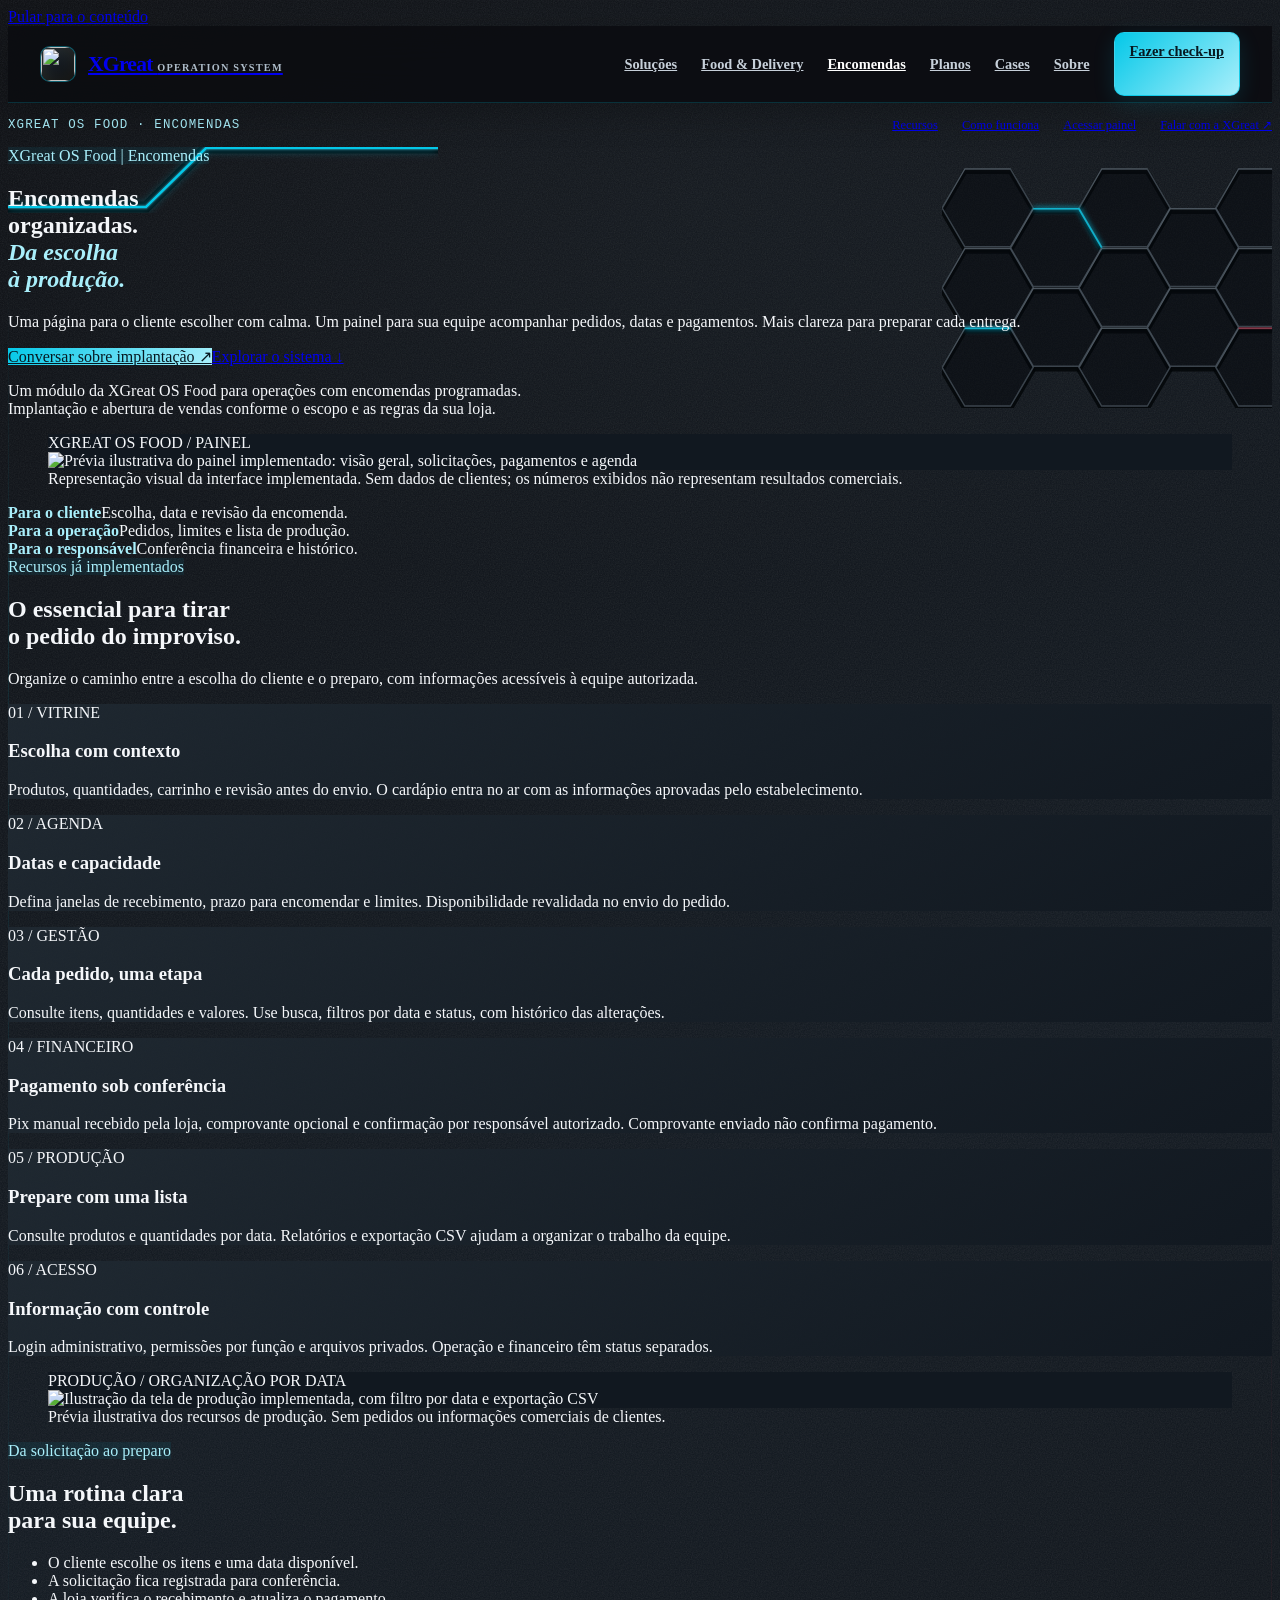
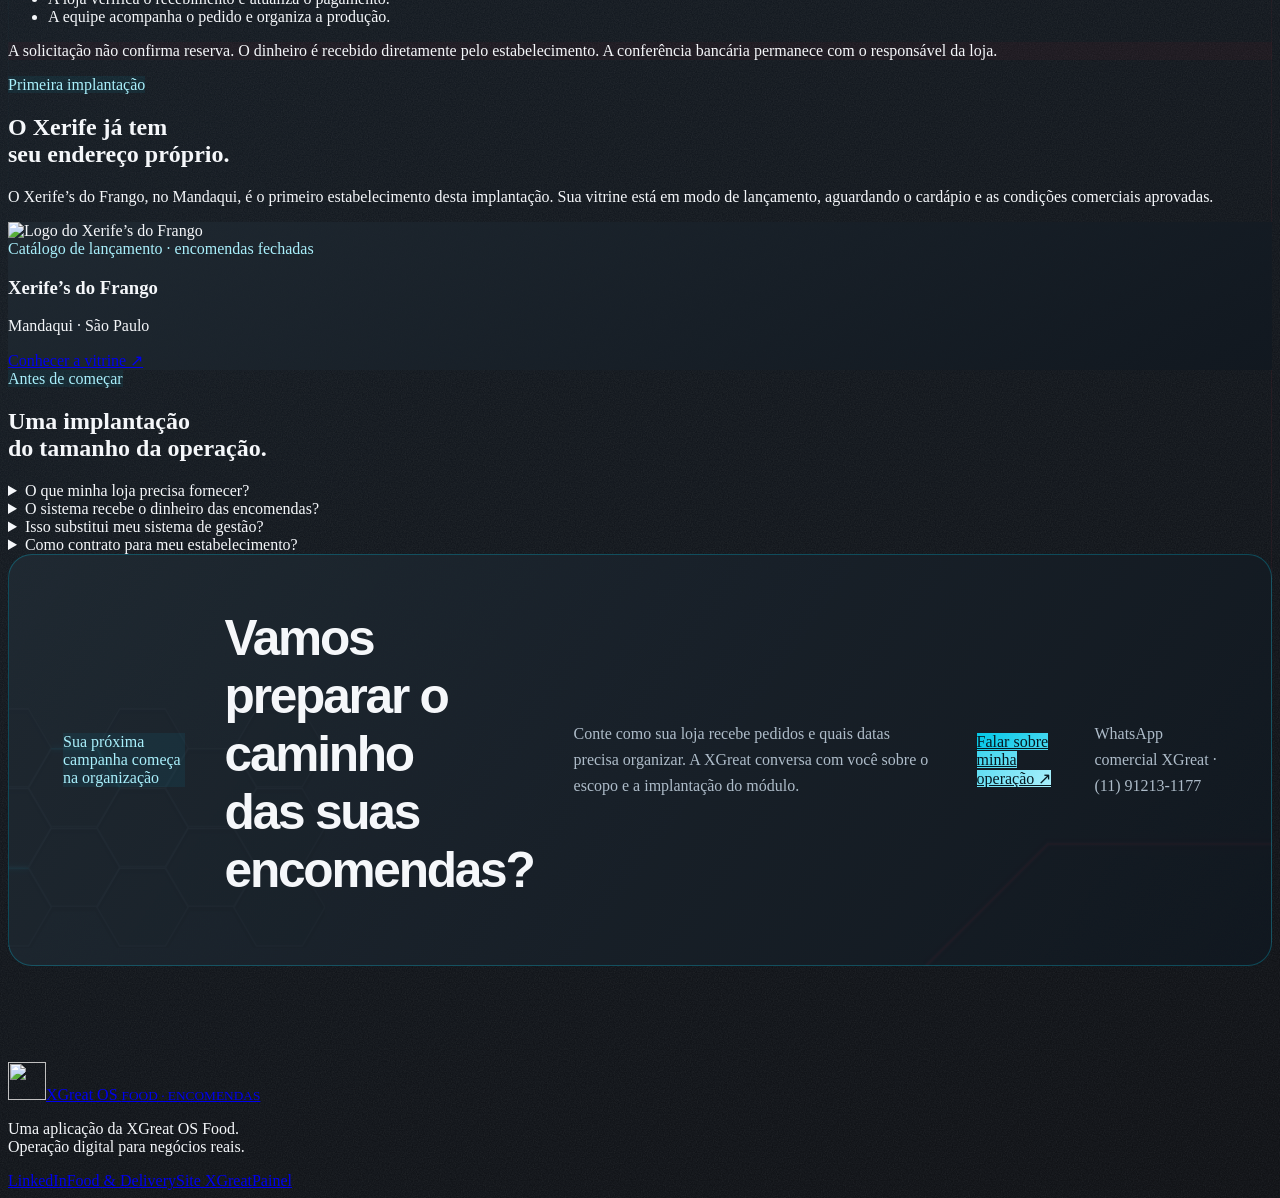
==== encomendas/index.html @ 6bd57e73 "feat(institucional): integra Food e Encomendas ao tema XGreat e adiciona case Celso" ====
<!doctype html><html lang="pt-BR"><head>
<meta charset="utf-8"><meta name="viewport" content="width=device-width,initial-scale=1">
<meta http-equiv="Content-Security-Policy" content="default-src 'self'; script-src 'self'; style-src 'self'; img-src 'self' data: https://vvclpsozrfyobipeobfa.supabase.co; connect-src 'self' https://vvclpsozrfyobipeobfa.supabase.co; object-src 'none'; base-uri 'none'; form-action 'self'">
<meta name="referrer" content="no-referrer"><meta name="theme-color" content="#050912">
<title>XGreat OS Food | Encomendas programadas para sua operação</title>
<meta name="description" content="Organize encomendas, datas, pagamentos manuais e produção em um só lugar. Conheça o módulo Encomendas da XGreat OS Food e converse sobre a implantação.">
<meta property="og:title" content="XGreat OS Food | Encomendas"><meta property="og:description" content="Da escolha à produção: encomendas programadas com controle da operação e conferência manual de pagamentos."><meta property="og:type" content="website"><meta property="og:url" content="https://xgreat.com.br/encomendas/">
<link rel="canonical" href="https://xgreat.com.br/encomendas/"><link rel="icon" href="/encomendas/assets/xgreat.png">
<link rel="stylesheet" href="/encomendas/styles.css?v=2"><link rel="stylesheet" href="/encomendas/product.css?v=1"><link rel="stylesheet" href="/assets/css/xgreat-os.css?v=11"><link rel="stylesheet" href="/assets/css/xgreat-theme.css?v=2">
<script src="/encomendas/config.js?v=1" defer></script><script src="/encomendas/components.js?v=4" defer></script><script src="/encomendas/app.js?v=8" defer></script>
</head><body class="product-page xg-theme"><a class="skip" href="#main">Pular para o conteúdo</a><div id="app">
<header class="site-header"><div class="site-header__inner"><a class="xg-logo" href="/"><span class="xg-logo__mark" aria-hidden="true"><img src="/favicon.png?v=4" width="34" height="34" alt=""></span><span>XGreat <small>Operation System</small></span></a><nav class="site-nav" aria-label="Navegação principal"><a href="/automacao.html">Soluções</a><a href="/food/">Food &amp; Delivery</a><a aria-current="page" href="/encomendas/">Encomendas</a><a href="/planos.html">Planos</a><a href="/projetos.html">Cases</a><a href="/sobre.html">Sobre</a><a class="nav-cta" href="/checkup-digital.html">Fazer check-up</a></nav><details class="product-site-menu"><summary aria-label="Abrir menu"><span></span><span></span><span></span></summary><nav aria-label="Menu mobile"><a href="/automacao.html">Soluções</a><a href="/food/">Food &amp; Delivery</a><a aria-current="page" href="/encomendas/">Encomendas</a><a href="/planos.html">Planos</a><a href="/projetos.html">Cases</a><a href="/sobre.html">Sobre</a><a href="/contato.html">Contato</a></nav></details></div></header>
<nav class="product-local-nav wrap" aria-label="Navegação do produto"><span>XGreat OS Food · Encomendas</span><div><a href="#recursos">Recursos</a><a href="#operacao">Como funciona</a><a href="/encomendas/admin/">Acessar painel</a><a href="https://wa.me/5511912131177?text=Ol%C3%A1%2C%20quero%20conhecer%20a%20implanta%C3%A7%C3%A3o%20do%20XGreat%20OS%20Food%20%7C%20Encomendas." target="_blank" rel="noopener noreferrer">Falar com a XGreat ↗</a></div></nav>
<main id="main"><section class="wrap product-hero"><div><span class="eyebrow">XGreat OS Food | Encomendas</span><h1>Encomendas<br>organizadas.<br><em>Da escolha<br>à produção.</em></h1><p class="lead">Uma página para o cliente escolher com calma. Um painel para sua equipe acompanhar pedidos, datas e pagamentos. Mais clareza para preparar cada entrega.</p><div class="actions"><a class="button gold" href="https://wa.me/5511912131177?text=Ol%C3%A1%2C%20quero%20conhecer%20a%20implanta%C3%A7%C3%A3o%20do%20XGreat%20OS%20Food%20%7C%20Encomendas." target="_blank" rel="noopener noreferrer">Conversar sobre implantação ↗</a><a class="button" href="#recursos">Explorar o sistema ↓</a></div><p class="subnote">Um módulo da XGreat OS Food para operações com encomendas programadas.<br>Implantação e abertura de vendas conforme o escopo e as regras da sua loja.</p></div><figure class="hero-visual"><div class="image-window"><div class="window-top" aria-hidden="true"><i></i><i></i><i></i><span>XGREAT OS FOOD / PAINEL</span></div><img src="/encomendas/assets/painel-visao-geral.svg" width="1200" height="760" alt="Prévia ilustrativa do painel implementado: visão geral, solicitações, pagamentos e agenda"></div><figcaption class="image-caption">Representação visual da interface implementada. Sem dados de clientes; os números exibidos não representam resultados comerciais.</figcaption></figure></section>
<div class="wrap intro-strip"><div><b>Para o cliente</b><span>Escolha, data e revisão da encomenda.</span></div><div><b>Para a operação</b><span>Pedidos, limites e lista de produção.</span></div><div><b>Para o responsável</b><span>Conferência financeira e histórico.</span></div></div>
<section id="recursos" class="wrap section"><div class="section-head"><span class="eyebrow">Recursos já implementados</span><h2>O essencial para tirar<br>o pedido do improviso.</h2><p>Organize o caminho entre a escolha do cliente e o preparo, com informações acessíveis à equipe autorizada.</p></div><div class="features"><article class="feature"><span class="feature-number">01 / VITRINE</span><h3>Escolha com contexto</h3><p>Produtos, quantidades, carrinho e revisão antes do envio. O cardápio entra no ar com as informações aprovadas pelo estabelecimento.</p></article><article class="feature"><span class="feature-number">02 / AGENDA</span><h3>Datas e capacidade</h3><p>Defina janelas de recebimento, prazo para encomendar e limites. Disponibilidade revalidada no envio do pedido.</p></article><article class="feature"><span class="feature-number">03 / GESTÃO</span><h3>Cada pedido, uma etapa</h3><p>Consulte itens, quantidades e valores. Use busca, filtros por data e status, com histórico das alterações.</p></article><article class="feature"><span class="feature-number">04 / FINANCEIRO</span><h3>Pagamento sob conferência</h3><p>Pix manual recebido pela loja, comprovante opcional e confirmação por responsável autorizado. Comprovante enviado não confirma pagamento.</p></article><article class="feature"><span class="feature-number">05 / PRODUÇÃO</span><h3>Prepare com uma lista</h3><p>Consulte produtos e quantidades por data. Relatórios e exportação CSV ajudam a organizar o trabalho da equipe.</p></article><article class="feature"><span class="feature-number">06 / ACESSO</span><h3>Informação com controle</h3><p>Login administrativo, permissões por função e arquivos privados. Operação e financeiro têm status separados.</p></article></div></section>
<section id="operacao" class="section section-line"><div class="wrap split"><figure class="hero-visual"><div class="image-window"><div class="window-top" aria-hidden="true"><i></i><i></i><i></i><span>PRODUÇÃO / ORGANIZAÇÃO POR DATA</span></div><img src="/encomendas/assets/painel-producao.svg" width="1200" height="760" loading="lazy" alt="Ilustração da tela de produção implementada, com filtro por data e exportação CSV"></div><figcaption class="image-caption">Prévia ilustrativa dos recursos de produção. Sem pedidos ou informações comerciais de clientes.</figcaption></figure><div><span class="eyebrow">Da solicitação ao preparo</span><h2>Uma rotina clara<br>para sua equipe.</h2><ul class="check-list"><li>O cliente escolhe os itens e uma data disponível.</li><li>A solicitação fica registrada para conferência.</li><li>A loja verifica o recebimento e atualiza o pagamento.</li><li>A equipe acompanha o pedido e organiza a produção.</li></ul><p class="scope-note">A solicitação não confirma reserva. O dinheiro é recebido diretamente pelo estabelecimento. A conferência bancária permanece com o responsável da loja.</p></div></div></section>
<section class="wrap section"><div class="section-head"><span class="eyebrow">Primeira implantação</span><h2>O Xerife já tem<br>seu endereço próprio.</h2><p>O Xerife’s do Frango, no Mandaqui, é o primeiro estabelecimento desta implantação. Sua vitrine está em modo de lançamento, aguardando o cardápio e as condições comerciais aprovadas.</p></div><article class="store-card"><img src="/encomendas/assets/xerife-logo.png" width="80" height="80" loading="lazy" alt="Logo do Xerife’s do Frango"><div><span class="tag">Catálogo de lançamento · encomendas fechadas</span><h3>Xerife’s do Frango</h3><p>Mandaqui · São Paulo</p></div><a class="button" href="/encomendas/xerife-do-frango/">Conhecer a vitrine ↗</a></article></section>
<section class="wrap section section-line"><div class="section-head"><span class="eyebrow">Antes de começar</span><h2>Uma implantação<br>do tamanho da operação.</h2></div><div class="faq"><details><summary>O que minha loja precisa fornecer?</summary><p>Cardápio aprovado, unidades ou pesos, preços, quantidades, datas, horários, capacidade, modalidades de recebimento e regras comerciais. Para Pix, a chave e o titular são informados pelo estabelecimento.</p></details><details><summary>O sistema recebe o dinheiro das encomendas?</summary><p>O pagamento vai diretamente para a loja. O módulo organiza o Pix manual e o registro da conferência pelo responsável. O envio de comprovante não confirma pagamento. Não há integração com bancos ou maquininhas nesta versão.</p></details><details><summary>Isso substitui meu sistema de gestão?</summary><p>O foco é a operação de encomendas programadas: vitrine, pedidos, agenda, pagamentos manuais e produção. Estoque de ingredientes, fiscal, emissão de notas e integrações com marketplaces não fazem parte deste módulo nesta versão.</p></details><details><summary>Como contrato para meu estabelecimento?</summary><p>Converse com a XGreat pelo WhatsApp comercial. Definimos o escopo, as informações necessárias e a implantação. A abertura de vendas depende da configuração comercial e da homologação da operação.</p></details></div></section>
<section class="wrap section"><div class="final-cta"><span class="eyebrow">Sua próxima campanha começa na organização</span><h2>Vamos preparar o caminho<br>das suas encomendas?</h2><p>Conte como sua loja recebe pedidos e quais datas precisa organizar. A XGreat conversa com você sobre o escopo e a implantação do módulo.</p><div class="actions"><a class="button gold" href="https://wa.me/5511912131177?text=Ol%C3%A1%2C%20quero%20conhecer%20a%20implanta%C3%A7%C3%A3o%20do%20XGreat%20OS%20Food%20%7C%20Encomendas." target="_blank" rel="noopener noreferrer">Falar sobre minha operação ↗</a></div><p class="subnote">WhatsApp comercial XGreat · (11) 91213-1177</p></div></section></main>
<footer class="wrap product-footer"><a class="product-logo" href="/"><img src="/encomendas/assets/xgreat.png" width="38" height="38" alt=""><span>XGreat OS <small>FOOD · ENCOMENDAS</small></span></a><p>Uma aplicação da XGreat OS Food.<br>Operação digital para negócios reais.</p><nav class="footer-links" aria-label="Links institucionais"><a href="https://www.linkedin.com/company/xgreat/" target="_blank" rel="noopener noreferrer" aria-label="LinkedIn da XGreat">LinkedIn</a><a href="/food/">Food &amp; Delivery</a><a href="/">Site XGreat</a><a href="/encomendas/admin/">Painel</a></nav></footer>
</div><div id="toast" class="toast" role="status" aria-live="polite"></div><dialog id="cart-dialog" aria-label="Sua seleção"></dialog><dialog id="order-dialog" aria-label="Detalhes e edição"></dialog><noscript>A apresentação e os contatos estão disponíveis. Para o painel, ative o JavaScript.</noscript></body></html>
---- assets/css/xgreat-os.css ----
@import url('https://fonts.googleapis.com/css2?family=IBM+Plex+Mono:wght@500;600&family=IBM+Plex+Sans+Condensed:wght@500;600;700&family=IBM+Plex+Sans:wght@400;500;600&display=swap');

:root {
  --xg-bg: #050912;
  --xg-surface: #0a1320;
  --xg-card: rgba(12, 25, 39, .78);
  --xg-line: rgba(255, 255, 255, .09);
  --xg-text: #f6f8fb;
  --xg-muted: #97a6b7;
  --xg-gold: #e9bd4d;
  --xg-gold-soft: #ffe08a;
  --xg-cyan: #39d7c3;
  --xg-green: #62df9c;
  --xg-max: 1480px;
}

body.page-os,
body.page-plans,
body.page-home-new {
  color: var(--xg-text);
  background:
    radial-gradient(circle at 12% 4%, rgba(57, 215, 195, .09), transparent 26rem),
    radial-gradient(circle at 88% 3%, rgba(233, 189, 77, .10), transparent 25rem),
    linear-gradient(180deg, #050912 0%, #07101c 52%, #050912 100%);
  font-family: "IBM Plex Sans", ui-sans-serif, system-ui, -apple-system, BlinkMacSystemFont, "Segoe UI", sans-serif;
}

.os-hero h1,
.section-heading h2,
.final-cta h2,
.plan-price {
  font-family: "IBM Plex Sans Condensed", "Arial Narrow", sans-serif;
  font-weight: 700;
}

.os-kicker,
.os-card__num,
.module-card__tag,
.plan-label,
.ops-live {
  font-family: "IBM Plex Mono", ui-monospace, monospace;
}

.site-header { position: sticky; top: 0; z-index: 1000; border-bottom: 1px solid var(--xg-line); background: rgba(5, 9, 18, .84); backdrop-filter: blur(18px); }
.site-header__inner { width: min(var(--xg-max), calc(100% - 64px)); min-height: 76px; margin: 0 auto; display: flex; align-items: center; justify-content: space-between; gap: 28px; }
.xg-logo { display: inline-flex; align-items: center; gap: 12px; font-size: 1.35rem; font-weight: 850; letter-spacing: -.035em; }
.xg-logo__mark img { display: block; width: 100%; height: 100%; border-radius: inherit; object-fit: cover; }
.xg-logo__mark { width: 34px; height: 34px; display: grid; place-items: center; border: 1px solid rgba(233,189,77,.42); border-radius: 10px; color: var(--xg-gold-soft); background: linear-gradient(145deg, rgba(233,189,77,.18), rgba(57,215,195,.06)); box-shadow: inset 0 0 18px rgba(233,189,77,.08); }
.xg-logo small { color: var(--xg-muted); font-size: .64rem; font-weight: 650; letter-spacing: .12em; text-transform: uppercase; }
.site-nav { display: flex; align-items: center; gap: 24px; }
.site-nav a { color: #c7d0da; font-size: .9rem; font-weight: 650; transition: .2s ease; }
.site-nav a:hover, .site-nav a[aria-current="page"] { color: #fff; }
.site-nav .nav-cta { padding: 10px 15px; border: 1px solid rgba(233,189,77,.42); border-radius: 10px; color: #101114; background: linear-gradient(135deg, var(--xg-gold), var(--xg-gold-soft)); }

.os-shell { width: min(var(--xg-max), calc(100% - 64px)); margin: 0 auto; }
.os-hero { min-height: 720px; display: grid; grid-template-columns: minmax(0, 1.12fr) minmax(420px, .88fr); align-items: center; gap: clamp(56px, 5vw, 104px); padding: 82px 0 72px; }
.os-kicker { display: inline-flex; align-items: center; gap: 9px; color: var(--xg-cyan); font-size: .76rem; font-weight: 800; letter-spacing: .13em; text-transform: uppercase; }
.os-kicker::before { content: ""; width: 28px; height: 1px; background: currentColor; }
.os-hero h1 { max-width: 900px; margin: 20px 0 22px; font-size: clamp(3.2rem, 5.2vw, 5.35rem); line-height: 1; letter-spacing: -.038em; }
.os-hero h1 em { color: var(--xg-gold-soft); font-style: normal; }
.os-lead { max-width: 670px; margin: 0; color: #aeb9c6; font-size: clamp(1.06rem, 1.6vw, 1.27rem); line-height: 1.72; }
.os-actions { display: flex; gap: 13px; flex-wrap: wrap; margin-top: 34px; }
.os-btn { min-height: 48px; display: inline-flex; align-items: center; justify-content: center; padding: 0 20px; border: 1px solid var(--xg-line); border-radius: 11px; color: #edf2f7; background: rgba(255,255,255,.035); font-size: .92rem; font-weight: 780; transition: .2s ease; }
.os-btn:hover { transform: translateY(-2px); border-color: rgba(233,189,77,.42); }
.os-btn--primary { border-color: transparent; color: #11151a; background: linear-gradient(135deg, var(--xg-gold), var(--xg-gold-soft)); box-shadow: 0 13px 34px rgba(233,189,77,.14); }
.hero-proof { display: flex; gap: 22px; flex-wrap: wrap; margin-top: 34px; color: #8492a2; font-size: .82rem; }
.hero-proof span { display: inline-flex; align-items: center; gap: 8px; }
.hero-proof span::before { content: ""; width: 6px; height: 6px; border-radius: 50%; background: var(--xg-green); box-shadow: 0 0 12px rgba(98,223,156,.7); }

.ops-panel { position: relative; padding: 24px; border: 1px solid var(--xg-line); border-radius: 24px; background: linear-gradient(145deg, rgba(14,29,45,.94), rgba(7,15,26,.92)); box-shadow: 0 34px 80px rgba(0,0,0,.38); }
.ops-panel::before { content: ""; position: absolute; inset: -1px; z-index: -1; border-radius: inherit; background: linear-gradient(135deg, rgba(57,215,195,.35), transparent 35%, transparent 65%, rgba(233,189,77,.3)); filter: blur(18px); opacity: .35; }
.ops-panel__head { display: flex; align-items: center; justify-content: space-between; margin-bottom: 22px; }
.ops-panel__head strong { font-size: .95rem; }
.ops-live { color: var(--xg-green); font-size: .68rem; font-weight: 800; letter-spacing: .1em; text-transform: uppercase; }
.ops-flow { display: grid; gap: 10px; }
.ops-step { display: grid; grid-template-columns: 40px 1fr auto; align-items: center; gap: 13px; padding: 14px; border: 1px solid rgba(255,255,255,.07); border-radius: 13px; background: rgba(255,255,255,.025); }
.ops-step__icon { width: 40px; height: 40px; display: grid; place-items: center; border-radius: 10px; color: var(--xg-gold-soft); background: rgba(233,189,77,.1); font-weight: 850; }
.ops-step strong { display: block; margin-bottom: 3px; font-size: .88rem; }
.ops-step small { color: var(--xg-muted); }
.ops-step b { color: var(--xg-green); font-size: .72rem; }

.os-section { padding: 96px 0; }
.os-section--line { border-top: 1px solid var(--xg-line); }
.section-heading { max-width: 920px; margin-bottom: 42px; }
.section-heading h2 { margin: 14px 0 12px; font-size: clamp(2rem, 4vw, 3.5rem); line-height: 1.08; letter-spacing: -.045em; }
.section-heading p { margin: 0; color: var(--xg-muted); font-size: 1.06rem; line-height: 1.7; }
.problem-grid, .module-grid, .plan-grid, .case-grid { display: grid; grid-template-columns: repeat(3, 1fr); gap: 16px; }
.os-card { padding: 26px; border: 1px solid var(--xg-line); border-radius: 17px; background: var(--xg-card); }
.os-card__num { color: var(--xg-cyan); font-size: .72rem; font-weight: 850; letter-spacing: .1em; }
.os-card h3 { margin: 15px 0 10px; color: #fff; font-size: 1.18rem; }
.os-card p { margin: 0; color: var(--xg-muted); line-height: 1.65; }
.os-card ul { margin: 17px 0 0; padding: 0; list-style: none; color: #c3ccd6; }
.os-card li { position: relative; padding: 7px 0 7px 18px; line-height: 1.45; }
.os-card li::before { content: ""; position: absolute; left: 0; top: 14px; width: 6px; height: 6px; border-radius: 50%; background: var(--xg-gold); }
.module-grid { grid-template-columns: repeat(2, 1fr); }
.module-card { min-height: 220px; }
.module-card__top { display: flex; align-items: center; justify-content: space-between; gap: 20px; }
.module-card__tag { color: #6f7f90; font-size: .7rem; font-weight: 800; letter-spacing: .12em; text-transform: uppercase; }
.process { display: grid; grid-template-columns: repeat(5, 1fr); gap: 0; }
.process-step { position: relative; padding: 24px 20px; border-top: 1px solid rgba(233,189,77,.34); }
.process-step::before { content: ""; position: absolute; top: -5px; left: 20px; width: 9px; height: 9px; border-radius: 50%; background: var(--xg-gold); box-shadow: 0 0 14px rgba(233,189,77,.6); }
.process-step b { display: block; margin-bottom: 9px; color: var(--xg-gold-soft); font-size: .75rem; }
.process-step strong { display: block; margin-bottom: 8px; }
.process-step p { margin: 0; color: var(--xg-muted); font-size: .88rem; line-height: 1.55; }

.plan-grid { align-items: stretch; }
.plan-card { display: flex; flex-direction: column; }
.plan-card--featured { border-color: rgba(233,189,77,.42); background: linear-gradient(160deg, rgba(233,189,77,.10), rgba(12,25,39,.88) 38%); transform: translateY(-8px); }
.plan-label { color: var(--xg-cyan); font-size: .72rem; font-weight: 850; letter-spacing: .12em; text-transform: uppercase; }
.plan-price { margin: 12px 0 4px; font-size: 2.25rem; font-weight: 880; letter-spacing: -.05em; }
.plan-price small { color: var(--xg-muted); font-size: .8rem; font-weight: 600; letter-spacing: 0; }
.plan-summary { min-height: 52px; color: var(--xg-muted); line-height: 1.55; }
.plan-card .os-btn { width: 100%; margin-top: auto; }
.setup-note { margin-top: 20px; padding: 18px 20px; border-left: 2px solid var(--xg-gold); color: #aeb9c6; background: rgba(233,189,77,.055); line-height: 1.65; }
.setup-note strong { color: #fff; }

.case-grid { grid-template-columns: repeat(3, 1fr); }
.case-card { overflow: hidden; padding: 0; }
.case-card img { width: 100%; aspect-ratio: 16/10; object-fit: cover; display: block; border-bottom: 1px solid var(--xg-line); }
.case-card__body { padding: 23px; }
.case-card__body span { color: var(--xg-cyan); font-size: .72rem; font-weight: 800; text-transform: uppercase; letter-spacing: .1em; }
.final-cta { margin-bottom: 96px; padding: 54px; display: flex; justify-content: space-between; align-items: center; gap: 40px; border: 1px solid rgba(233,189,77,.28); border-radius: 24px; background: linear-gradient(135deg, rgba(233,189,77,.1), rgba(57,215,195,.045)); }
.final-cta h2 { max-width: 700px; margin: 0 0 12px; font-size: clamp(2rem, 4vw, 3.1rem); letter-spacing: -.045em; }
.final-cta p { margin: 0; color: var(--xg-muted); line-height: 1.65; }
.os-footer { border-top: 1px solid var(--xg-line); padding: 34px 0; color: #7f8c9b; font-size: .84rem; }
.os-footer__inner { display: flex; justify-content: space-between; gap: 24px; flex-wrap: wrap; }
.os-footer nav { display: flex; gap: 18px; flex-wrap: wrap; }

.quote-main { min-height: calc(100vh - 76px); padding: 72px 0 90px; }
.quote-layout { display: grid; grid-template-columns: minmax(0, .82fr) minmax(520px, 1.18fr); gap: clamp(48px, 6vw, 110px); align-items: start; }
.quote-intro { position: sticky; top: 148px; padding-top: 18px; }
.quote-intro h1 { margin: 19px 0 20px; font-family: "IBM Plex Sans Condensed", "Arial Narrow", sans-serif; font-size: clamp(3rem, 5vw, 5rem); line-height: .98; letter-spacing: -.045em; }
.quote-points { display: grid; gap: 12px; margin-top: 38px; }
.quote-points > div { display: grid; grid-template-columns: 42px 1fr; gap: 14px; align-items: start; padding: 16px 0; border-top: 1px solid var(--xg-line); }
.quote-points b { color: var(--xg-gold-soft); font-family: "IBM Plex Mono", ui-monospace, monospace; font-size: .78rem; }
.quote-points strong, .quote-points small { display: block; }
.quote-points strong { margin-bottom: 4px; }
.quote-points small { color: var(--xg-muted); line-height: 1.5; }
.quote-panel { padding: clamp(24px, 4vw, 42px); border: 1px solid var(--xg-line); border-radius: 24px; background: linear-gradient(145deg, rgba(14,29,45,.96), rgba(7,15,26,.94)); box-shadow: 0 34px 80px rgba(0,0,0,.35); }
.quote-panel__head { display: flex; align-items: baseline; justify-content: space-between; gap: 20px; padding-bottom: 20px; border-bottom: 1px solid var(--xg-line); }
.quote-panel__head span { font-size: 1.1rem; font-weight: 750; }
.quote-panel__head small { color: var(--xg-muted); }
.quote-form { display: grid; gap: 20px; margin-top: 24px; }
.quote-grid { display: grid; grid-template-columns: 1fr 1fr; gap: 16px; }
.quote-field { display: grid; gap: 8px; color: #dce4ed; font-size: .86rem; font-weight: 650; }
.quote-field > span em { margin-left: 5px; color: var(--xg-muted); font-weight: 500; font-style: normal; }
.quote-field input, .quote-field select, .quote-field textarea { width: 100%; border: 1px solid rgba(255,255,255,.11); border-radius: 11px; outline: 0; padding: 13px 14px; color: #f5f7fa; background: rgba(255,255,255,.035); font: inherit; font-weight: 500; transition: border-color .2s ease, box-shadow .2s ease, background .2s ease; }
.quote-field select { min-height: 50px; color-scheme: dark; }
.quote-field textarea { min-height: 132px; resize: vertical; line-height: 1.55; }
.quote-field input::placeholder, .quote-field textarea::placeholder { color: #687686; }
.quote-field input:focus, .quote-field select:focus, .quote-field textarea:focus { border-color: rgba(57,215,195,.72); background: rgba(57,215,195,.035); box-shadow: 0 0 0 3px rgba(57,215,195,.08); }
.quote-field > small { justify-self: end; margin-top: -3px; color: #718092; font-weight: 500; }
.quote-consent { display: flex; gap: 10px; align-items: flex-start; color: var(--xg-muted); font-size: .82rem; line-height: 1.5; }
.quote-consent input { width: 17px; height: 17px; margin-top: 2px; accent-color: var(--xg-gold); }
.quote-submit { width: 100%; border: 0; cursor: pointer; font-family: inherit; }
.quote-note { margin: -8px 0 0; color: #778696; font-size: .76rem; line-height: 1.5; text-align: center; }
.quote-error { min-height: 0; margin: -6px 0; color: #ff9b9b; font-size: .84rem; }
.quote-error:empty { display: none; }

@media (max-width: 980px) {
  .site-nav a:not(.nav-cta) { display: none; }
  .os-hero { min-height: auto; grid-template-columns: 1fr; gap: 50px; padding-top: 70px; }
  .ops-panel { max-width: 680px; }
  .problem-grid, .plan-grid, .case-grid { grid-template-columns: 1fr 1fr; }
  .process { grid-template-columns: 1fr; }
  .process-step { border-top: 0; border-left: 1px solid rgba(233,189,77,.34); padding: 12px 20px 24px 26px; }
  .process-step::before { top: 17px; left: -5px; }
  .plan-card--featured { transform: none; }
  .quote-layout { grid-template-columns: 1fr; }
  .quote-intro { position: static; padding-top: 0; }
}

@media (max-width: 680px) {
  .site-header__inner, .os-shell { width: min(100% - 28px, var(--xg-max)); }
  .site-header__inner { min-height: 68px; }
  .xg-logo small { display: none; }
  .nav-cta { font-size: .79rem !important; padding: 9px 11px !important; }
  .os-hero { padding: 56px 0 60px; }
  .os-hero h1 { font-size: clamp(2.75rem, 15vw, 4rem); }
  .os-actions .os-btn { width: 100%; }
  .ops-panel { padding: 15px; border-radius: 18px; }
  .ops-step { grid-template-columns: 36px 1fr; }
  .ops-step b { display: none; }
  .os-section { padding: 70px 0; }
  .problem-grid, .module-grid, .plan-grid, .case-grid { grid-template-columns: 1fr; }
  .final-cta { margin-bottom: 70px; padding: 30px 23px; align-items: flex-start; flex-direction: column; }
  .quote-main { padding: 48px 0 64px; }
  .quote-intro h1 { font-size: clamp(2.7rem, 14vw, 3.8rem); }
  .quote-grid { grid-template-columns: 1fr; }
  .quote-panel { padding: 22px 17px; border-radius: 18px; }
  .quote-panel__head { align-items: flex-start; flex-direction: column; gap: 5px; }
}

/* XGreat OS: cases alinhados ao restante do site */
body.page-projetos {
  background:
    radial-gradient(circle at 12% 4%, rgba(57, 215, 195, .09), transparent 26rem),
    radial-gradient(circle at 88% 3%, rgba(233, 189, 77, .10), transparent 25rem),
    linear-gradient(180deg, #050912 0%, #07101c 52%, #050912 100%) !important;
}
body.page-projetos .hero,
body.page-projetos .section {
  width: min(var(--xg-max), calc(100% - 64px));
  max-width: var(--xg-max) !important;
  margin-left: auto;
  margin-right: auto;
}
body.page-projetos .hero { padding: 82px 0 46px !important; }
body.page-projetos .hero-box {
  width: 100% !important;
  min-height: 360px;
  padding: clamp(38px, 5vw, 64px) !important;
  display: flex;
  flex-direction: column;
  align-items: flex-start;
  justify-content: center;
  text-align: left;
  border-color: var(--xg-line) !important;
  border-radius: 24px !important;
  background: linear-gradient(145deg, rgba(14,29,45,.94), rgba(7,15,26,.92)) !important;
}
body.page-projetos .hero-box h1 {
  margin: 16px 0 14px;
  font-family: "IBM Plex Sans Condensed", "Arial Narrow", sans-serif;
  font-size: clamp(3rem, 5vw, 5rem);
  line-height: 1;
}
body.page-projetos .hero-box p { max-width: 760px; margin: 0; text-align: left; font-size: 1.1rem; }
body.page-projetos .hero-actions { justify-content: flex-start; }
body.page-projetos .section { padding: 52px 0 90px !important; }
body.page-projetos .section-title,
body.page-projetos .section-subtitle { max-width: 920px; margin-left: 0; margin-right: 0; text-align: left; }
body.page-projetos .section-title { font-family: "IBM Plex Sans Condensed", "Arial Narrow", sans-serif; font-size: clamp(2rem, 4vw, 3.5rem); }
body.page-projetos .cards { gap: 16px !important; }
body.page-projetos .card { border-color: var(--xg-line) !important; background: var(--xg-card) !important; box-shadow: none !important; }
body.page-projetos .os-footer { margin-top: 6px; }
@media (max-width: 680px) {
  body.page-projetos .hero,
  body.page-projetos .section { width: min(100% - 28px, var(--xg-max)); }
  body.page-projetos .hero { padding: 56px 0 28px !important; }
  body.page-projetos .hero-box { min-height: 0; padding: 30px 23px !important; }
  body.page-projetos .hero-box h1 { font-size: clamp(2.7rem, 14vw, 3.8rem); }
  body.page-projetos .hero-actions { width: 100%; }
  body.page-projetos .hero-actions .btn { width: 100%; }
  body.page-projetos .section { padding: 42px 0 70px !important; }
}

/* Formulário de orçamento no fim da home */
.home-quote { padding-bottom: 110px; }
.home-quote__layout { display: grid; grid-template-columns: minmax(0,.78fr) minmax(520px,1.22fr); gap: clamp(46px,6vw,104px); align-items: start; }
.home-quote__copy { position: sticky; top: 132px; padding-top: 18px; }
.home-quote__copy h2 { margin: 18px 0 16px; font-family: "IBM Plex Sans Condensed", "Arial Narrow", sans-serif; font-size: clamp(2.5rem,4.5vw,4.6rem); line-height: 1; letter-spacing: -.045em; }
.home-quote__copy p { max-width: 560px; margin: 0; color: var(--xg-muted); font-size: 1.08rem; line-height: 1.7; }
.home-quote__instagram { display: inline-flex; margin-top: 24px; color: var(--xg-cyan); font-weight: 700; }
.quote-panel--compact { padding: clamp(24px,3vw,36px); }
@media (max-width: 980px) {
  .home-quote__layout { grid-template-columns: 1fr; }
  .home-quote__copy { position: static; padding-top: 0; }
}
@media (max-width: 680px) {
  .home-quote { padding-bottom: 76px; }
  .home-quote__copy h2 { font-size: clamp(2.5rem,13vw,3.6rem); }
}


/* Movimento discreto da home */
.page-home-new .ops-panel { overflow: hidden; }
.page-home-new .ops-panel > * { position: relative; z-index: 1; }
.page-home-new .ops-panel::after {
  content: "";
  position: absolute;
  width: 280px;
  height: 280px;
  top: -170px;
  left: -120px;
  border-radius: 50%;
  background: radial-gradient(circle, rgba(57,215,195,.18), transparent 68%);
  pointer-events: none;
  animation: xg-panel-glow 9s ease-in-out infinite alternate;
}
.page-home-new .ops-live::before {
  content: "";
  width: 7px;
  height: 7px;
  display: inline-block;
  margin-right: 7px;
  border-radius: 50%;
  background: var(--xg-green);
  box-shadow: 0 0 0 0 rgba(98,223,156,.45);
  animation: xg-live-pulse 2.2s ease-out infinite;
}
.page-home-new .ops-step {
  transition: border-color .35s ease, background .35s ease, transform .35s ease, box-shadow .35s ease;
}
.page-home-new .ops-step.is-active {
  border-color: rgba(57,215,195,.34);
  background: rgba(57,215,195,.055);
  transform: translateX(4px);
  box-shadow: inset 3px 0 0 rgba(57,215,195,.55);
}
.motion-ready .reveal-on-scroll {
  opacity: 0;
  transform: translateY(22px);
  transition: opacity .62s ease, transform .62s cubic-bezier(.2,.7,.2,1);
  transition-delay: var(--reveal-delay, 0ms);
}
.motion-ready .reveal-on-scroll.is-visible {
  opacity: 1;
  transform: translateY(0);
}
@keyframes xg-panel-glow {
  to { transform: translate(520px, 310px) scale(1.2); }
}
@keyframes xg-live-pulse {
  70% { box-shadow: 0 0 0 8px rgba(98,223,156,0); }
  100% { box-shadow: 0 0 0 0 rgba(98,223,156,0); }
}
@media (prefers-reduced-motion: reduce) {
  .page-home-new .ops-panel::after,
  .page-home-new .ops-live::before { animation: none; }
  .page-home-new .ops-step,
  .motion-ready .reveal-on-scroll {
    opacity: 1;
    transform: none;
    transition: none;
  }
}


/* XGreat operational core */
.xg-core {
  position: relative;
  min-width: 0;
  padding: 14px;
  border: 1px solid rgba(103,153,203,.2);
  border-radius: 28px;
  background:
    linear-gradient(rgba(57,215,195,.035) 1px, transparent 1px),
    linear-gradient(90deg, rgba(57,215,195,.035) 1px, transparent 1px),
    radial-gradient(circle at 50% 48%, rgba(57,215,195,.13), transparent 47%),
    linear-gradient(145deg, rgba(11,24,39,.94), rgba(4,10,20,.96));
  background-size: 34px 34px, 34px 34px, auto, auto;
  box-shadow: 0 36px 90px rgba(0,0,0,.42), inset 0 0 60px rgba(57,215,195,.035);
  overflow: hidden;
}
.xg-core::before {
  content: "";
  position: absolute;
  inset: -35%;
  background: conic-gradient(from 0deg, transparent, rgba(57,215,195,.08), transparent 28%, rgba(233,189,77,.06), transparent 62%);
  animation: xg-core-scan 18s linear infinite;
  pointer-events: none;
}
.xg-core__stage { position: relative; max-width: 620px; margin: auto; aspect-ratio: 1; }
.xg-core__circuit { position: absolute; z-index: 2; inset: 4%; width: 92%; height: 92%; overflow: visible; pointer-events: none; }
.xg-core__circuit-rail { fill: none; stroke: rgba(57,215,195,.065); stroke-width: 1; stroke-dasharray: 3 11; }
.xg-core__laser-segment {
  fill: none;
  stroke: #78fff0;
  stroke-width: 2;
  stroke-linecap: round;
  stroke-dasharray: 1;
  stroke-dashoffset: 1;
  marker-end: url(#xgLaserArrow);
  opacity: 0;
  filter: drop-shadow(0 0 3px rgba(120,255,240,.95)) drop-shadow(0 0 9px rgba(57,215,195,.72));
  animation: xg-laser-link 9s linear infinite;
}
.xg-core__laser-segment--2 { animation-delay: 1.5s; }
.xg-core__laser-segment--3 { animation-delay: 3s; }
.xg-core__laser-segment--4 { animation-delay: 4.5s; }
.xg-core__laser-segment--5 { animation-delay: 6s; }
.xg-core__laser-segment--6 { animation-delay: 7.5s; }
.xg-core__circuit marker path { fill: #d9fffb; filter: drop-shadow(0 0 3px #72ffef); }
.xg-core__links { position: absolute; inset: 4%; width: 92%; height: 92%; overflow: visible; }
.xg-core__links circle { fill: none; stroke: rgba(91,177,195,.18); stroke-width: 1; stroke-dasharray: 4 10; transform-origin: center; }
.xg-core__links circle:first-child { animation: xg-orbit 32s linear infinite; }
.xg-core__links circle:nth-child(2) { stroke: rgba(233,189,77,.13); animation: xg-orbit 44s linear infinite reverse; }
.xg-core__links path { fill: none; stroke: rgba(69,208,199,.18); stroke-width: 1; stroke-dasharray: 5 9; }
.xg-core__center {
  position: absolute;
  left: 50%;
  top: 50%;
  width: 34%;
  aspect-ratio: 1;
  display: flex;
  flex-direction: column;
  align-items: center;
  justify-content: center;
  border: 1px solid rgba(57,215,195,.38);
  border-radius: 50%;
  background: radial-gradient(circle at 50% 42%, rgba(18,47,63,.96), rgba(5,14,26,.98) 67%);
  box-shadow: 0 0 65px rgba(57,215,195,.15), inset 0 0 36px rgba(57,215,195,.08);
  transform: translate(-50%,-50%);
}
.xg-core__center::before,
.xg-core__center::after { content: ""; position: absolute; border-radius: 50%; border: 1px solid rgba(57,215,195,.18); }
.xg-core__center::before { inset: -14%; animation: xg-core-breathe 3.8s ease-in-out infinite; }
.xg-core__center::after { inset: -27%; border-color: rgba(233,189,77,.12); animation: xg-core-breathe 3.8s 1.1s ease-in-out infinite; }
.xg-core__center img { position: relative; z-index: 2; width: 40%; height: 40%; object-fit: contain; filter: drop-shadow(0 0 12px rgba(255,255,255,.16)); }
.xg-core__center strong { position: relative; z-index: 2; margin-top: 4px; font-size: clamp(.82rem,1.3vw,1rem); }
.xg-core__center small { position: relative; z-index: 2; margin-top: 3px; color: var(--xg-cyan); font-family: "IBM Plex Mono", monospace; font-size: clamp(.42rem,.72vw,.58rem); letter-spacing: .12em; }
.xg-core__pulse { position: absolute; inset: 12%; border-radius: 50%; background: radial-gradient(circle, rgba(57,215,195,.1), transparent 67%); animation: xg-core-pulse 2.8s ease-out infinite; }
.xg-core__node {
  position: absolute;
  z-index: 4;
  min-width: 128px;
  display: flex;
  align-items: center;
  gap: 9px;
  padding: 9px 11px;
  border: 1px solid rgba(103,153,203,.22);
  border-radius: 12px;
  background: rgba(5,14,25,.88);
  box-shadow: 0 10px 28px rgba(0,0,0,.25);
  backdrop-filter: blur(8px);
  animation: xg-node-float 5s var(--float-delay, 0s) ease-in-out infinite, xg-node-charge 9s var(--laser-delay, 0s) linear infinite;
}
.xg-core__node b { display: grid; place-items: center; width: 27px; height: 27px; border-radius: 8px; color: var(--xg-gold-soft); background: rgba(233,189,77,.1); font-family: "IBM Plex Mono", monospace; font-size: .67rem; }
.xg-core__node span { display: flex; flex-direction: column; color: #eef5ff; font-size: .76rem; font-weight: 700; }
.xg-core__node small { margin-top: 2px; color: var(--xg-cyan); font-family: "IBM Plex Mono", monospace; font-size: .48rem; letter-spacing: .08em; }
.xg-core__node--presence { left: 50%; top: 3%; transform: translateX(-50%); --laser-delay: 0s; }
.xg-core__node--capture { right: 0; top: 24%; --float-delay: -.7s; --laser-delay: 1.5s; }
.xg-core__node--sales { right: 1%; bottom: 21%; --float-delay: -1.4s; --laser-delay: 3s; }
.xg-core__node--automation { left: 50%; bottom: 2%; transform: translateX(-50%); --float-delay: -2.1s; --laser-delay: 4.5s; }
.xg-core__node--data { left: 0; bottom: 21%; --float-delay: -2.8s; --laser-delay: 6s; }
.xg-core__node--integration { left: 0; top: 24%; --float-delay: -3.5s; --laser-delay: 7.5s; }
.xg-core__signal { position: absolute; z-index: 3; width: 7px; height: 7px; border-radius: 50%; background: #76fff0; box-shadow: 0 0 14px #57e7d5; }
.xg-core__signal--one { top: 18%; left: 35%; animation: xg-signal-a 5.5s ease-in-out infinite; }
.xg-core__signal--two { right: 21%; bottom: 33%; background: #ffe27a; box-shadow: 0 0 14px #e9bd4d; animation: xg-signal-b 6.3s ease-in-out infinite; }
.xg-core__footer { position: relative; z-index: 2; display: flex; justify-content: space-between; align-items: center; gap: 18px; padding: 13px 16px; border-top: 1px solid rgba(103,153,203,.16); color: var(--xg-muted); font-size: .75rem; }
.xg-core__footer span { display: flex; align-items: center; gap: 7px; }
.xg-core__footer i { width: 7px; height: 7px; border-radius: 50%; background: #62df9c; box-shadow: 0 0 0 0 rgba(98,223,156,.5); animation: xg-live-pulse 2s infinite; }
.xg-core__footer strong { color: #eef5ff; }
.quote-actions { display: grid; grid-template-columns: 1fr 1fr; gap: 12px; }
.quote-submit--email { border-color: rgba(57,215,195,.35); color: #dffefa; background: rgba(57,215,195,.055); }
@keyframes xg-core-scan { to { transform: rotate(360deg); } }
@keyframes xg-orbit { to { transform: rotate(360deg); } }
@keyframes xg-core-breathe { 50% { transform: scale(1.05); opacity: .45; } }
@keyframes xg-core-pulse { 0% { transform: scale(.68); opacity: .7; } 100% { transform: scale(1.5); opacity: 0; } }
@keyframes xg-node-float { 50% { margin-top: -5px; box-shadow: 0 15px 32px rgba(0,0,0,.3), 0 0 18px rgba(57,215,195,.05); } }
@keyframes xg-signal-a { 50% { transform: translate(70px,88px); opacity: .35; } }
@keyframes xg-signal-b { 50% { transform: translate(-88px,-48px); opacity: .3; } }
@keyframes xg-laser-link {
  0% { stroke-dashoffset: 1; opacity: 0; }
  2% { opacity: .95; }
  12% { stroke-dashoffset: 0; opacity: 1; }
  15% { stroke-dashoffset: 0; opacity: 0; }
  16%, 100% { stroke-dashoffset: 1; opacity: 0; }
}
@keyframes xg-node-charge {
  0%, 14%, 100% { border-color: rgba(103,153,203,.22); box-shadow: 0 10px 28px rgba(0,0,0,.25); }
  2%, 9% { border-color: rgba(105,255,235,.68); box-shadow: 0 10px 28px rgba(0,0,0,.25), 0 0 19px rgba(57,215,195,.24), inset 0 0 14px rgba(57,215,195,.06); }
}
@media (max-width: 1050px) {
  .xg-core { width: min(680px,100%); margin: auto; }
}
@media (max-width: 620px) {
  .xg-core { padding: 7px; border-radius: 20px; }
  .xg-core__stage { aspect-ratio: 1 / 1.08; }
  .xg-core__node { min-width: 95px; gap: 6px; padding: 7px 8px; }
  .xg-core__node b { width: 22px; height: 22px; font-size: .56rem; }
  .xg-core__node span { font-size: .62rem; }
  .xg-core__node small { font-size: .4rem; }
  .xg-core__center { width: 38%; }
  .xg-core__footer { padding: 11px 10px; font-size: .64rem; }
  .quote-actions { grid-template-columns: 1fr; }
}
@media (prefers-reduced-motion: reduce) {
  .xg-core::before, .xg-core__links circle, .xg-core__center::before, .xg-core__center::after,
  .xg-core__pulse, .xg-core__node, .xg-core__signal, .xg-core__footer i, .xg-core__laser-segment { animation: none; }
  .xg-core__laser-segment { display: none; }
}


/* Raven energy core */
.xg-core__center {
  width: 38%;
  background:
    radial-gradient(circle at 50% 46%, rgba(18,58,68,.72), rgba(5,14,26,.96) 66%),
    linear-gradient(145deg, rgba(57,215,195,.05), transparent);
  box-shadow:
    0 0 78px rgba(57,215,195,.2),
    0 0 140px rgba(57,215,195,.06),
    inset 0 0 46px rgba(57,215,195,.1);
}
.xg-core__raven {
  position: relative;
  z-index: 3;
  width: 58%;
  aspect-ratio: 1;
  display: grid;
  place-items: center;
  margin: -2% 0 -3%;
  isolation: isolate;
}
.xg-core__reactor-ring {
  position: absolute;
  z-index: 1;
  left: 50%;
  top: 50%;
  border-radius: 50%;
  pointer-events: none;
  transform: translate(-50%,-50%);
}
.xg-core__reactor-ring--outer {
  width: 88%;
  aspect-ratio: 1;
  background: repeating-conic-gradient(from 4deg, rgba(103,255,237,.72) 0 2deg, transparent 2deg 12deg);
  -webkit-mask: radial-gradient(circle, transparent 66%, #000 67% 70%, transparent 71%);
  mask: radial-gradient(circle, transparent 66%, #000 67% 70%, transparent 71%);
  filter: drop-shadow(0 0 5px rgba(57,215,195,.38));
  animation: xg-reactor-spin 17s linear infinite;
}
.xg-core__reactor-ring--inner {
  width: 70%;
  aspect-ratio: 1;
  background: conic-gradient(from 0deg, transparent 0 8%, rgba(219,255,251,.9) 9% 11%, transparent 12% 33%, rgba(57,215,195,.72) 34% 37%, transparent 38% 61%, rgba(233,189,77,.68) 62% 64%, transparent 65% 86%, rgba(57,215,195,.72) 87% 90%, transparent 91%);
  -webkit-mask: radial-gradient(circle, transparent 61%, #000 63% 68%, transparent 70%);
  mask: radial-gradient(circle, transparent 61%, #000 63% 68%, transparent 70%);
  filter: drop-shadow(0 0 7px rgba(84,255,232,.5));
  animation: xg-reactor-spin-reverse 10s linear infinite;
}
.xg-core__raven::before {
  content: "";
  position: absolute;
  inset: -18%;
  border-radius: 50%;
  background: conic-gradient(
    from 0deg,
    transparent 0 12%,
    rgba(66,255,225,.72) 18%,
    transparent 25% 48%,
    rgba(233,189,77,.48) 55%,
    transparent 63% 84%,
    rgba(66,255,225,.46) 91%,
    transparent
  );
  -webkit-mask: radial-gradient(circle, transparent 59%, #000 61% 64%, transparent 66%);
  mask: radial-gradient(circle, transparent 59%, #000 61% 64%, transparent 66%);
  filter: blur(.2px) drop-shadow(0 0 7px rgba(57,215,195,.4));
  animation: xg-raven-orbit 8.5s linear infinite;
}
.xg-core__raven::after {
  content: "";
  position: absolute;
  inset: 3%;
  z-index: -1;
  border-radius: 50%;
  background: radial-gradient(circle, rgba(65,250,222,.22), rgba(57,215,195,.06) 48%, transparent 72%);
  filter: blur(8px);
  animation: xg-raven-aura 3.8s ease-in-out infinite;
}
.xg-core__raven img {
  position: relative;
  z-index: 2;
  width: 78%;
  height: 78%;
  object-fit: contain;
  mix-blend-mode: normal;
  transform-origin: 50% 56%;
  filter:
    brightness(1.18)
    contrast(1.1)
    drop-shadow(0 0 6px rgba(255,255,255,.32))
    drop-shadow(0 0 13px rgba(57,215,195,.3))
    drop-shadow(0 0 25px rgba(57,215,195,.14));
  animation: xg-raven-breathe 4.6s cubic-bezier(.45,0,.35,1) infinite;
}
.xg-core__raven-energy {
  position: absolute;
  inset: 11%;
  z-index: 1;
  border-radius: 50%;
  border: 1px solid rgba(90,255,228,.2);
  box-shadow:
    0 -28px 0 -26px rgba(106,255,233,.9),
    29px -5px 0 -27px rgba(233,189,77,.95),
    -25px 18px 0 -27px rgba(106,255,233,.78);
  animation: xg-raven-energy 5.4s ease-in-out infinite;
}
.xg-core__raven-scan {
  position: absolute;
  z-index: 4;
  top: 4%;
  bottom: 4%;
  left: -54%;
  width: 24%;
  border-radius: 50%;
  background: linear-gradient(90deg, transparent, rgba(195,255,248,.16), rgba(255,255,255,.86), rgba(90,255,229,.2), transparent);
  filter: blur(3px);
  mix-blend-mode: screen;
  transform: skewX(-14deg);
  opacity: 0;
  animation: xg-raven-scan 5.2s ease-in-out infinite;
  pointer-events: none;
}
.xg-core__center strong { margin-top: -1px; text-shadow: 0 0 13px rgba(57,215,195,.24); }
@keyframes xg-raven-breathe {
  0%, 100% {
    transform: scale(.96) translateY(1px);
    filter: brightness(1.08) contrast(1.08) drop-shadow(0 0 5px rgba(255,255,255,.24)) drop-shadow(0 0 11px rgba(57,215,195,.24)) drop-shadow(0 0 20px rgba(57,215,195,.1));
  }
  48% {
    transform: scale(1.055) translateY(-2px);
    filter: brightness(1.34) contrast(1.14) drop-shadow(0 0 8px rgba(255,255,255,.48)) drop-shadow(0 0 18px rgba(57,215,195,.48)) drop-shadow(0 0 34px rgba(57,215,195,.2));
  }
}
@keyframes xg-raven-orbit { to { transform: rotate(360deg); } }
@keyframes xg-reactor-spin { to { transform: translate(-50%,-50%) rotate(360deg); } }
@keyframes xg-reactor-spin-reverse { to { transform: translate(-50%,-50%) rotate(-360deg); } }
@keyframes xg-raven-aura {
  50% { transform: scale(1.16); opacity: .62; filter: blur(13px); }
}
@keyframes xg-raven-energy {
  0%, 100% { transform: rotate(-8deg) scale(.94); opacity: .48; }
  50% { transform: rotate(9deg) scale(1.08); opacity: 1; }
}
@keyframes xg-raven-scan {
  0%, 18% { left: -54%; opacity: 0; }
  27% { opacity: .85; }
  55% { left: 128%; opacity: .34; }
  58%, 100% { left: 128%; opacity: 0; }
}
@media (max-width: 620px) {
  .xg-core__center { width: 42%; }
  .xg-core__raven { width: 61%; }
  .xg-core__center strong { font-size: .72rem; }
  .xg-core__center small { font-size: .38rem; letter-spacing: .09em; }
}
@media (prefers-reduced-motion: reduce) {
  .xg-core__raven::before,
  .xg-core__raven::after,
  .xg-core__raven img,
  .xg-core__raven-energy,
  .xg-core__raven-scan,
  .xg-core__reactor-ring { animation: none; }
  .xg-core__raven-scan { display: none; }
}


/* XGreat institutional skin · Stage 1
   Loaded by the Home only. Shared tokens can be reused on other pages in Stage 2. */
body.page-home-new {
  --xg-bg: #0b0d11;
  --xg-charcoal: #111820;
  --xg-surface: #202a33;
  --xg-cyan: #04c8e8;
  --xg-red: #c91d35;
  --xg-text: #f5f7fa;
  --xg-muted: #aebcc9;
  --xg-line: rgba(156, 196, 212, .16);
  --xg-card: linear-gradient(150deg, rgba(32,42,51,.84), rgba(17,24,32,.96));
  /* Existing Home components use these legacy names. */
  --xg-gold: var(--xg-cyan);
  --xg-gold-soft: #a9effb;
  --xg-green: var(--xg-cyan);
  color: var(--xg-text);
  background:
    radial-gradient(ellipse 58rem 30rem at 90% 7%, rgba(4,200,232,.085), transparent 72%),
    radial-gradient(ellipse 32rem 24rem at 2% 33%, rgba(201,29,53,.055), transparent 72%),
    repeating-linear-gradient(115deg, transparent 0 88px, rgba(255,255,255,.008) 89px 90px),
    linear-gradient(180deg, var(--xg-bg), var(--xg-charcoal) 48%, var(--xg-bg));
  background-color: var(--xg-bg);
}
.page-home-new main { overflow: clip; }
.page-home-new :is(h1,h2,h3,strong) { text-wrap: balance; }
.page-home-new :is(a, button, input, select, textarea):focus-visible {
  outline: 2px solid var(--xg-cyan);
  outline-offset: 3px;
}
.page-home-new .site-header {
  border-bottom-color: rgba(4,200,232,.19);
  background: rgba(11,13,17,.91);
  box-shadow: 0 10px 35px rgba(0,0,0,.23);
}
.page-home-new .site-header__inner { position: relative; }
.page-home-new .site-header__inner::after {
  content: ""; position: absolute; bottom: -1px; left: 0; width: 28%;
  height: 1px; background: linear-gradient(90deg, transparent, rgba(4,200,232,.72), transparent);
  pointer-events: none;
}
.page-home-new .xg-logo { color: var(--xg-text); }
.page-home-new .xg-logo__mark {
  border-color: rgba(4,200,232,.38);
  background: linear-gradient(145deg, rgba(32,42,51,.9), rgba(11,13,17,.95));
  box-shadow: 0 0 22px rgba(4,200,232,.10);
}
.page-home-new .site-nav a:hover,
.page-home-new .site-nav a:focus-visible { color: var(--xg-cyan); }
.page-home-new .site-nav .nav-cta {
  border-color: rgba(4,200,232,.54); color: #061820;
  background: linear-gradient(135deg, #04c8e8, #a9effb);
  box-shadow: 0 6px 22px rgba(4,200,232,.14);
}
.page-home-new .site-nav .nav-cta:hover { color: #061820; box-shadow: 0 7px 26px rgba(4,200,232,.27); }

.page-home-new .os-hero { position: relative; isolation: isolate; }
.page-home-new .os-hero::before,
.page-home-new .os-hero::after {
  content: ""; position: absolute; z-index: -1; width: 112px; aspect-ratio: 1;
  clip-path: polygon(50% 0,93% 25%,93% 75%,50% 100%,7% 75%,7% 25%);
  pointer-events: none;
}
.page-home-new .os-hero::before {
  left: -8%; top: 8%; opacity: .25;
  background: linear-gradient(135deg, rgba(4,200,232,.36), rgba(4,200,232,.015));
  box-shadow: 0 0 0 1px rgba(4,200,232,.3);
}
.page-home-new .os-hero::after {
  right: -7%; bottom: 4%; width: 68px; opacity: .22;
  background: linear-gradient(135deg, rgba(201,29,53,.65), rgba(201,29,53,.03));
}
.page-home-new .os-hero h1 em {
  color: #b8f3fc;
  text-shadow: 0 0 38px rgba(4,200,232,.17);
}
.page-home-new .os-kicker { color: var(--xg-cyan); }
.page-home-new .os-kicker::before { box-shadow: 0 0 12px rgba(4,200,232,.38); }
.page-home-new .os-lead { color: #bdcad5; }
.page-home-new .hero-proof { color: #aab8c5; }
.page-home-new .hero-proof span::before {
  background: var(--xg-cyan);
  box-shadow: 0 0 12px rgba(4,200,232,.45);
}
.page-home-new .hero-proof span:last-child::before {
  background: var(--xg-red); box-shadow: 0 0 12px rgba(201,29,53,.4);
}
.page-home-new .os-btn {
  border-color: rgba(156,196,212,.24);
  color: var(--xg-text); background: rgba(32,42,51,.44);
}
.page-home-new .os-btn:hover {
  border-color: rgba(4,200,232,.55);
  background: rgba(4,200,232,.09);
  box-shadow: 0 9px 26px rgba(4,200,232,.08);
}
.page-home-new .os-btn--primary {
  border-color: rgba(4,200,232,.55);
  color: #061820; background: linear-gradient(125deg, #04c8e8, #a9effb);
  box-shadow: 0 12px 30px rgba(4,200,232,.17);
}
.page-home-new .os-btn--primary:hover {
  color: #061820; background: linear-gradient(125deg, #43d7ec, #d6faff);
  box-shadow: 0 12px 32px rgba(4,200,232,.29);
}

.page-home-new .os-section--line { border-top-color: rgba(156,196,212,.14); }
.page-home-new .section-heading { position: relative; }
.page-home-new .section-heading h2 { color: var(--xg-text); }
.page-home-new .section-heading::after {
  content: ""; display: block; width: 82px; height: 2px; margin-top: 22px;
  background: linear-gradient(90deg, var(--xg-cyan), rgba(4,200,232,0));
  box-shadow: 0 0 15px rgba(4,200,232,.2);
}
.page-home-new .os-card {
  position: relative;
  border-color: rgba(156,196,212,.16);
  background: var(--xg-card);
  box-shadow: inset 0 1px rgba(255,255,255,.025), 0 18px 38px rgba(0,0,0,.12);
  transition: border-color .25s ease, transform .25s ease, box-shadow .25s ease;
}
.page-home-new .os-card:hover {
  border-color: rgba(4,200,232,.33);
  transform: translateY(-3px);
  box-shadow: 0 24px 46px rgba(0,0,0,.22), 0 0 22px rgba(4,200,232,.045);
}
.page-home-new .os-card__num,
.page-home-new .case-card__body span,
.page-home-new .plan-label { color: var(--xg-cyan); }
.page-home-new .module-card__tag { color: #adbac6; }
.page-home-new .os-card p,
.page-home-new .section-heading p { color: var(--xg-muted); }
.page-home-new .os-card li::before { background: var(--xg-cyan); }
.page-home-new .plan-card--featured {
  border-color: rgba(4,200,232,.43);
  background: linear-gradient(155deg, rgba(4,200,232,.085), rgba(32,42,51,.92) 43%, rgba(17,24,32,.98));
}
.page-home-new .setup-note {
  border-left-color: var(--xg-red);
  background: rgba(201,29,53,.055);
}
.page-home-new .case-card img { border-bottom-color: var(--xg-line); }

.page-home-new .xg-core {
  border-color: rgba(4,200,232,.28);
  background:
    linear-gradient(rgba(4,200,232,.028) 1px, transparent 1px),
    linear-gradient(90deg, rgba(4,200,232,.028) 1px, transparent 1px),
    radial-gradient(circle at 50% 48%, rgba(4,200,232,.13), transparent 48%),
    linear-gradient(150deg, #202a33, #111820 64%, #0b0d11);
  background-size: 34px 34px,34px 34px,auto,auto;
  box-shadow: 0 36px 85px rgba(0,0,0,.48), inset 0 1px rgba(255,255,255,.04);
}
.page-home-new .xg-core::before {
  background: conic-gradient(from 0deg, transparent, rgba(4,200,232,.07), transparent 30%, rgba(201,29,53,.06), transparent 63%);
}
.page-home-new .xg-core__circuit-rail { stroke: rgba(4,200,232,.14); }
.page-home-new .xg-core__laser-segment {
  stroke: #a9effb; stroke-width: 1.7;
  stroke-dasharray: .12 .88;
  filter: drop-shadow(0 0 3px rgba(4,200,232,.7));
  opacity: 0;
  animation: xg-skin-circuit 12s linear infinite;
}
.page-home-new .xg-core__laser-segment--2 { animation-delay: 2s; }
.page-home-new .xg-core__laser-segment--3 { animation-delay: 4s; }
.page-home-new .xg-core__laser-segment--4 { animation-delay: 6s; }
.page-home-new .xg-core__laser-segment--5 { animation-delay: 8s; }
.page-home-new .xg-core__laser-segment--6 { animation-delay: 10s; }
.page-home-new .xg-core__links circle,
.page-home-new .xg-core__links path { stroke: rgba(4,200,232,.18); }
.page-home-new .xg-core__links circle:nth-child(2) { stroke: rgba(201,29,53,.2); }
.page-home-new .xg-core__node {
  border-color: rgba(4,200,232,.24); background: rgba(17,24,32,.9);
}
.page-home-new .xg-core__node b {
  color: #b8f3fc; background: rgba(4,200,232,.12);
}
.page-home-new .xg-core__signal--two {
  background: var(--xg-red); box-shadow: 0 0 13px rgba(201,29,53,.6);
}
.page-home-new .xg-core__center {
  border-color: rgba(4,200,232,.46);
  background: radial-gradient(circle at 50% 46%, rgba(18,55,65,.95), #0b0d11 70%);
}
.page-home-new .xg-core__center::after { border-color: rgba(201,29,53,.17); }
.page-home-new .xg-core__reactor-ring--inner {
  background: conic-gradient(from 0deg, transparent 0 8%, rgba(219,255,251,.9) 9% 11%, transparent 12% 33%, rgba(4,200,232,.72) 34% 37%, transparent 38% 61%, rgba(201,29,53,.75) 62% 64%, transparent 65% 86%, rgba(4,200,232,.72) 87% 90%, transparent 91%);
}
.page-home-new .xg-core__raven-energy {
  box-shadow: 0 -28px 0 -26px rgba(106,239,250,.9),
              29px -5px 0 -27px rgba(201,29,53,.85),
              -25px 18px 0 -27px rgba(106,239,250,.75);
}
.page-home-new .xg-core__footer { border-top-color: var(--xg-line); }
.page-home-new .xg-core__footer i { background: var(--xg-cyan); }

.page-home-new .process-step {
  border-top-color: rgba(4,200,232,.34);
}
.page-home-new .process-step::before {
  background: var(--xg-cyan); box-shadow: 0 0 13px rgba(4,200,232,.55);
}
.page-home-new .process-step:last-child::before {
  background: var(--xg-red); box-shadow: 0 0 13px rgba(201,29,53,.45);
}
.page-home-new .process-step b { color: #a9effb; }
.page-home-new .food-feature,
.page-home-new .encomendas-product,
.page-home-new .quote-panel {
  border-color: rgba(4,200,232,.23);
  background:
    radial-gradient(circle at 92% 8%, rgba(4,200,232,.085), transparent 38%),
    linear-gradient(140deg, rgba(32,42,51,.84), rgba(17,24,32,.96));
  box-shadow: 0 25px 52px rgba(0,0,0,.17);
}
.page-home-new .encomendas-product__labels span {
  border-color: rgba(201,29,53,.3);
  color: #f4c2ca; background: rgba(201,29,53,.09);
}
.page-home-new .encomendas-product__features li { border-left-color: var(--xg-cyan); }
.page-home-new .encomendas-product__preview {
  background: var(--xg-charcoal); border-color: var(--xg-line);
}
.page-home-new .food-feature__map > p { color: #a9effb; }
.page-home-new .final-cta {
  position: relative; overflow: hidden;
  border-color: rgba(4,200,232,.28);
  background: radial-gradient(circle at 96% 8%, rgba(201,29,53,.09), transparent 32%),
              linear-gradient(125deg, rgba(32,42,51,.92), rgba(17,24,32,.96));
}
.page-home-new .final-cta::after {
  content: ""; position: absolute; right: -14px; top: -35px; width: 105px; aspect-ratio: 1;
  clip-path: polygon(50% 0,93% 25%,93% 75%,50% 100%,7% 75%,7% 25%);
  background: rgba(4,200,232,.065); pointer-events: none;
}
.page-home-new .home-quote__instagram { color: var(--xg-cyan); }
.page-home-new .quote-field :is(input,select,textarea):focus { border-color: var(--xg-cyan); box-shadow: 0 0 0 3px rgba(4,200,232,.12); }
.page-home-new .quote-consent input { accent-color: var(--xg-cyan); }
.page-home-new .quote-submit--email { color: #c9f4fa; border-color: rgba(4,200,232,.32); background: rgba(4,200,232,.055); }
.page-home-new .os-footer {
  border-top-color: rgba(4,200,232,.19);
  background: linear-gradient(180deg, rgba(17,24,32,.7), #0b0d11);
  color: #adbac6;
}
.page-home-new .os-footer a:hover { color: var(--xg-cyan); }
.page-home-new .social-dock__link {
  border-color: rgba(4,200,232,.28);
  background: rgba(17,24,32,.93);
}
.page-home-new .social-dock__link--instagram { color: #a9effb; }

@keyframes xg-skin-circuit {
  0% { stroke-dashoffset: 1; opacity: 0; }
  3% { opacity: .55; }
  12% { stroke-dashoffset: 0; opacity: .7; }
  16%, 100% { stroke-dashoffset: 0; opacity: 0; }
}
@media (max-width: 980px) {
  .page-home-new .process-step { border-top: 0; border-left: 1px solid rgba(4,200,232,.34); }
}
@media (max-width: 680px) {
  .page-home-new .os-hero::before { width: 54px; left: -26px; top: 2%; }
  .page-home-new .os-hero::after { width: 42px; right: -12px; bottom: 1%; }
  .page-home-new .os-hero h1 { font-size: clamp(2.65rem, 12.5vw, 4rem); }
  .page-home-new .section-heading::after { margin-top: 18px; }
  .page-home-new .os-card:hover { transform: none; }
}
@media (prefers-reduced-motion: reduce) {
  .page-home-new .xg-core__laser-segment { animation: none; display: none; }
  .page-home-new .os-btn, .page-home-new .os-card { transition: none; }
  .page-home-new .os-card:hover { transform: none; }
}
/* XGreat card material: decorative paint belongs to the Home background. */
body.page-home-new {
  --xg-wall-hex: url("data:image/svg+xml,%3Csvg%20xmlns%3D%22http%3A%2F%2Fwww.w3.org%2F2000%2Fsvg%22%20viewBox%3D%220%200%20240%20212%22%3E%3Cdefs%3E%3Cfilter%20id%3D%22glow%22%3E%3CfeGaussianBlur%20stdDeviation%3D%223%22%2F%3E%3C%2Ffilter%3E%3C%2Fdefs%3E%3Cg%20transform%3D%22translate%280%203%29%22%20fill%3D%22%2305080b%22%20fill-opacity%3D%22.4%22%20stroke%3D%22%23030609%22%20stroke-opacity%3D%22.8%22%20stroke-width%3D%225%22%3E%3Cpath%20d%3D%22M24%202h48l24%2041-24%2041h-48l-24-41z%22%2F%3E%3Cpath%20d%3D%22M168%202h48l24%2041-24%2041h-48l-24-41z%22%2F%3E%3Cpath%20d%3D%22M96%2044h48l24%2041-24%2041h-48l-24-41z%22%2F%3E%3Cpath%20d%3D%22M24%2086h48l24%2041-24%2041h-48l-24-41z%22%2F%3E%3Cpath%20d%3D%22M168%2086h48l24%2041-24%2041h-48l-24-41z%22%2F%3E%3Cpath%20d%3D%22M96%20128h48l24%2041-24%2041h-48l-24-41z%22%2F%3E%3C%2Fg%3E%3Cg%20fill%3D%22%230b1117%22%20fill-opacity%3D%22.23%22%20stroke%3D%22%2346515a%22%20stroke-opacity%3D%22.8%22%20stroke-width%3D%221.6%22%3E%3Cpath%20d%3D%22M24%202h48l24%2041-24%2041h-48l-24-41z%22%2F%3E%3Cpath%20d%3D%22M168%202h48l24%2041-24%2041h-48l-24-41z%22%2F%3E%3Cpath%20d%3D%22M96%2044h48l24%2041-24%2041h-48l-24-41z%22%2F%3E%3Cpath%20d%3D%22M24%2086h48l24%2041-24%2041h-48l-24-41z%22%2F%3E%3Cpath%20d%3D%22M168%2086h48l24%2041-24%2041h-48l-24-41z%22%2F%3E%3Cpath%20d%3D%22M96%20128h48l24%2041-24%2041h-48l-24-41z%22%2F%3E%3C%2Fg%3E%3Cpath%20d%3D%22M1%2043l23-41h48M145%2043l23-41h48M73%2085l23-41h48M1%20127l23-41h48M145%20127l23-41h48M73%20169l23-41h48%22%20fill%3D%22none%22%20stroke%3D%22%238a949c%22%20stroke-opacity%3D%22.27%22%20stroke-width%3D%221%22%2F%3E%3Cpath%20d%3D%22M96%2044h48l24%2041%20M168%2043l24-41%22%20fill%3D%22none%22%20stroke%3D%22%2304c8e8%22%20stroke-opacity%3D%22.6%22%20stroke-width%3D%224%22%20filter%3D%22url%28%23glow%29%22%2F%3E%3Cpath%20d%3D%22M96%2044h48l24%2041%22%20fill%3D%22none%22%20stroke%3D%22%2304c8e8%22%20stroke-opacity%3D%22.78%22%20stroke-width%3D%222%22%2F%3E%3Cpath%20d%3D%22M168%2043l24-41%22%20fill%3D%22none%22%20stroke%3D%22%23c91d35%22%20stroke-opacity%3D%22.58%22%20stroke-width%3D%221.8%22%2F%3E%3C%2Fsvg%3E");
  --xg-wall-cyan: url("data:image/svg+xml,%3Csvg%20xmlns%3D%22http%3A%2F%2Fwww.w3.org%2F2000%2Fsvg%22%20viewBox%3D%220%200%20430%20130%22%3E%3Cpath%20d%3D%22M0%2060h138L198%201h232%22%20fill%3D%22none%22%20stroke%3D%22%2303080b%22%20stroke-width%3D%2211%22%2F%3E%3Cpath%20d%3D%22M0%2060h138L198%201h232%22%20fill%3D%22none%22%20stroke%3D%22%2352616a%22%20stroke-opacity%3D%22.36%22%20stroke-width%3D%225%22%2F%3E%3Cpath%20d%3D%22M0%2060h138L198%201h232%22%20fill%3D%22none%22%20stroke%3D%22%2304c8e8%22%20stroke-opacity%3D%22.4%22%20stroke-width%3D%226%22%20filter%3D%22url%28%23g%29%22%2F%3E%3Cpath%20d%3D%22M0%2060h138L198%201h232%22%20fill%3D%22none%22%20stroke%3D%22%2304c8e8%22%20stroke-width%3D%222.5%22%2F%3E%3Cdefs%3E%3Cfilter%20id%3D%22g%22%3E%3CfeGaussianBlur%20stdDeviation%3D%224%22%2F%3E%3C%2Ffilter%3E%3C%2Fdefs%3E%3C%2Fsvg%3E");
  --xg-wall-red: url("data:image/svg+xml,%3Csvg%20xmlns%3D%22http%3A%2F%2Fwww.w3.org%2F2000%2Fsvg%22%20viewBox%3D%220%200%20440%20140%22%3E%3Cpath%20d%3D%22M94%20140L216%2018h224%22%20fill%3D%22none%22%20stroke%3D%22%2303080b%22%20stroke-width%3D%2211%22%2F%3E%3Cpath%20d%3D%22M94%20140L216%2018h224%22%20fill%3D%22none%22%20stroke%3D%22%2352616a%22%20stroke-opacity%3D%22.34%22%20stroke-width%3D%225%22%2F%3E%3Cpath%20d%3D%22M94%20140L216%2018h224%22%20fill%3D%22none%22%20stroke%3D%22%23c91d35%22%20stroke-opacity%3D%22.34%22%20stroke-width%3D%226%22%20filter%3D%22url%28%23g%29%22%2F%3E%3Cpath%20d%3D%22M94%20140L216%2018h224%22%20fill%3D%22none%22%20stroke%3D%22%23c91d35%22%20stroke-width%3D%222.5%22%2F%3E%3Cdefs%3E%3Cfilter%20id%3D%22g%22%3E%3CfeGaussianBlur%20stdDeviation%3D%224%22%2F%3E%3C%2Ffilter%3E%3C%2Fdefs%3E%3C%2Fsvg%3E");
  background:
    radial-gradient(ellipse 68rem 33rem at 54% 7%, rgba(60,73,82,.12), transparent 75%),
    radial-gradient(ellipse 30rem 39rem at 4% 70%, rgba(32,42,51,.15), transparent 78%),
    url("data:image/svg+xml,%3Csvg%20xmlns%3D%22http%3A%2F%2Fwww.w3.org%2F2000%2Fsvg%22%20width%3D%22180%22%20height%3D%22180%22%20viewBox%3D%220%200%20180%20180%22%3E%3Cfilter%20id%3D%22grain%22%3E%3CfeTurbulence%20type%3D%22fractalNoise%22%20baseFrequency%3D%22.82%22%20numOctaves%3D%222%22%20seed%3D%224%22%20stitchTiles%3D%22stitch%22%2F%3E%3CfeColorMatrix%20type%3D%22saturate%22%20values%3D%220%22%2F%3E%3C%2Ffilter%3E%3Cpath%20fill%3D%22%2385909a%22%20opacity%3D%22.09%22%20filter%3D%22url%28%23grain%29%22%20d%3D%22M0%200h180v180H0z%22%2F%3E%3C%2Fsvg%3E") 0 0 / 180px 180px repeat,
    linear-gradient(155deg, #0b0d11, #111820 45%, #0b0d11 100%);
  background-color: #0b0d11;
}
.page-home-new main {
  background:
    var(--xg-wall-cyan) left top / min(430px, 38vw) auto no-repeat,
    var(--xg-wall-hex) calc(100% + 20px) 14px / 280px auto no-repeat,
    var(--xg-wall-hex) -24px calc(100% - 12px) / 280px auto no-repeat,
    var(--xg-wall-red) right bottom / min(440px, 38vw) auto no-repeat,
    linear-gradient(180deg, transparent 5%, rgba(4,200,232,.13) 20%, transparent 72%) left top / 1px 100% no-repeat,
    linear-gradient(180deg, transparent 28%, rgba(201,29,53,.11) 80%, transparent 95%) right top / 1px 100% no-repeat;
}
/* Retire the former free-floating decorations from content containers. */
.page-home-new .os-hero::before,
.page-home-new .os-hero::after,
.page-home-new .home-quote::before,
.page-home-new .home-quote::after,
.page-home-new .final-cta::after { content: none; }
@media (max-width: 680px) {
  .page-home-new main {
    background-size:
      200px auto,
      145px auto,
      145px auto,
      190px auto,
      1px 100%,
      1px 100%;
    background-position:
      left top,
      calc(100% + 65px) 0,
      -70px bottom,
      right bottom,
      left top,
      right top;
  }
}
.page-home-new .xg-core__circuit-rail {
  stroke: rgba(4,200,232,.32);
  stroke-width: 1.45;
}
.page-home-new .xg-core__links path {
  stroke: rgba(4,200,232,.26);
  stroke-width: 1.25;
}
.page-home-new .xg-core__laser-segment {
  stroke: #a9f7ff;
  stroke-width: 3.4;
  stroke-dasharray: 1;
  stroke-dashoffset: 1;
  filter: drop-shadow(0 0 3px rgba(169,247,255,.9))
          drop-shadow(0 0 9px rgba(4,200,232,.7));
  animation: xg-laser-link 9s linear infinite;
}
.page-home-new .xg-core__laser-segment--2 { animation-delay: 1.5s; }
.page-home-new .xg-core__laser-segment--3 { animation-delay: 3s; }
.page-home-new .xg-core__laser-segment--4 { animation-delay: 4.5s; }
.page-home-new .xg-core__laser-segment--5 { animation-delay: 6s; }
.page-home-new .xg-core__laser-segment--6 { animation-delay: 7.5s; }
---- assets/css/xgreat-theme.css ----
/* XGreat institutional material. Scoped to the public institutional pages. */
body.xg-theme {
  --xg-material: url("data:image/svg+xml,%3Csvg%20xmlns%3D%22http%3A%2F%2Fwww.w3.org%2F2000%2Fsvg%22%20width%3D%22180%22%20height%3D%22180%22%3E%3Cfilter%20id%3D%22grain%22%3E%3CfeTurbulence%20type%3D%22fractalNoise%22%20baseFrequency%3D%22.82%22%20numOctaves%3D%222%22%20seed%3D%224%22%20stitchTiles%3D%22stitch%22%2F%3E%3CfeColorMatrix%20type%3D%22saturate%22%20values%3D%220%22%2F%3E%3C%2Ffilter%3E%3Cpath%20fill%3D%22%2385909a%22%20opacity%3D%22.105%22%20filter%3D%22url%28%23grain%29%22%20d%3D%22M0%200h180v180H0z%22%2F%3E%3C%2Fsvg%3E");
  --xg-honeycomb: url("data:image/svg+xml,%3Csvg%20xmlns%3D%22http%3A%2F%2Fwww.w3.org%2F2000%2Fsvg%22%20viewBox%3D%220%200%20384%20254%22%3E%3Cdefs%3E%3Cfilter%20id%3D%22g%22%3E%3CfeGaussianBlur%20stdDeviation%3D%223%22%2F%3E%3C%2Ffilter%3E%3C%2Fdefs%3E%3Cg%20transform%3D%22translate%280%203%29%22%20fill%3D%22%2305080b%22%20fill-opacity%3D%22.4%22%20stroke%3D%22%23030609%22%20stroke-opacity%3D%22.85%22%20stroke-width%3D%225%22%3E%3Cpath%20d%3D%22M24%202h48l24%2041-24%2041h-48l-24-41z%22%2F%3E%3Cpath%20d%3D%22M168%202h48l24%2041-24%2041h-48l-24-41z%22%2F%3E%3Cpath%20d%3D%22M312%202h48l24%2041-24%2041h-48l-24-41z%22%2F%3E%3Cpath%20d%3D%22M24%2086h48l24%2041-24%2041h-48l-24-41z%22%2F%3E%3Cpath%20d%3D%22M168%2086h48l24%2041-24%2041h-48l-24-41z%22%2F%3E%3Cpath%20d%3D%22M312%2086h48l24%2041-24%2041h-48l-24-41z%22%2F%3E%3Cpath%20d%3D%22M24%20170h48l24%2041-24%2041h-48l-24-41z%22%2F%3E%3Cpath%20d%3D%22M168%20170h48l24%2041-24%2041h-48l-24-41z%22%2F%3E%3Cpath%20d%3D%22M312%20170h48l24%2041-24%2041h-48l-24-41z%22%2F%3E%3Cpath%20d%3D%22M96%2044h48l24%2041-24%2041h-48l-24-41z%22%2F%3E%3Cpath%20d%3D%22M240%2044h48l24%2041-24%2041h-48l-24-41z%22%2F%3E%3Cpath%20d%3D%22M96%20128h48l24%2041-24%2041h-48l-24-41z%22%2F%3E%3Cpath%20d%3D%22M240%20128h48l24%2041-24%2041h-48l-24-41z%22%2F%3E%3C%2Fg%3E%3Cg%20fill%3D%22%230b1117%22%20fill-opacity%3D%22.23%22%20stroke%3D%22%2346515a%22%20stroke-opacity%3D%22.8%22%20stroke-width%3D%221.6%22%3E%3Cpath%20d%3D%22M24%202h48l24%2041-24%2041h-48l-24-41z%22%2F%3E%3Cpath%20d%3D%22M168%202h48l24%2041-24%2041h-48l-24-41z%22%2F%3E%3Cpath%20d%3D%22M312%202h48l24%2041-24%2041h-48l-24-41z%22%2F%3E%3Cpath%20d%3D%22M24%2086h48l24%2041-24%2041h-48l-24-41z%22%2F%3E%3Cpath%20d%3D%22M168%2086h48l24%2041-24%2041h-48l-24-41z%22%2F%3E%3Cpath%20d%3D%22M312%2086h48l24%2041-24%2041h-48l-24-41z%22%2F%3E%3Cpath%20d%3D%22M24%20170h48l24%2041-24%2041h-48l-24-41z%22%2F%3E%3Cpath%20d%3D%22M168%20170h48l24%2041-24%2041h-48l-24-41z%22%2F%3E%3Cpath%20d%3D%22M312%20170h48l24%2041-24%2041h-48l-24-41z%22%2F%3E%3Cpath%20d%3D%22M96%2044h48l24%2041-24%2041h-48l-24-41z%22%2F%3E%3Cpath%20d%3D%22M240%2044h48l24%2041-24%2041h-48l-24-41z%22%2F%3E%3Cpath%20d%3D%22M96%20128h48l24%2041-24%2041h-48l-24-41z%22%2F%3E%3Cpath%20d%3D%22M240%20128h48l24%2041-24%2041h-48l-24-41z%22%2F%3E%3C%2Fg%3E%3Cg%20fill%3D%22none%22%20stroke%3D%22%238a949c%22%20stroke-opacity%3D%22.25%22%20stroke-width%3D%221%22%3E%3Cpath%20d%3D%22M1%2043l23-41h48%22%2F%3E%3Cpath%20d%3D%22M145%2043l23-41h48%22%2F%3E%3Cpath%20d%3D%22M289%2043l23-41h48%22%2F%3E%3Cpath%20d%3D%22M1%20127l23-41h48%22%2F%3E%3Cpath%20d%3D%22M145%20127l23-41h48%22%2F%3E%3Cpath%20d%3D%22M289%20127l23-41h48%22%2F%3E%3Cpath%20d%3D%22M1%20211l23-41h48%22%2F%3E%3Cpath%20d%3D%22M145%20211l23-41h48%22%2F%3E%3Cpath%20d%3D%22M289%20211l23-41h48%22%2F%3E%3Cpath%20d%3D%22M73%2085l23-41h48%22%2F%3E%3Cpath%20d%3D%22M217%2085l23-41h48%22%2F%3E%3Cpath%20d%3D%22M73%20169l23-41h48%22%2F%3E%3Cpath%20d%3D%22M217%20169l23-41h48%22%2F%3E%3C%2Fg%3E%3Cpath%20d%3D%22M96%2044h48l24%2041%20M24%20170h48%22%20fill%3D%22none%22%20stroke%3D%22%2304c8e8%22%20stroke-opacity%3D%22.58%22%20stroke-width%3D%224%22%20filter%3D%22url%28%23g%29%22%2F%3E%3Cpath%20d%3D%22M96%2044h48l24%2041%20M24%20170h48%22%20fill%3D%22none%22%20stroke%3D%22%2304c8e8%22%20stroke-opacity%3D%22.72%22%20stroke-width%3D%221.8%22%2F%3E%3Cpath%20d%3D%22M312%20170h48%22%20fill%3D%22none%22%20stroke%3D%22%23c91d35%22%20stroke-opacity%3D%22.45%22%20stroke-width%3D%222%22%2F%3E%3C%2Fsvg%3E");
  --xg-cyan-trace: url("data:image/svg+xml,%3Csvg%20xmlns%3D%22http%3A%2F%2Fwww.w3.org%2F2000%2Fsvg%22%20viewBox%3D%220%200%20430%20130%22%3E%3Cpath%20d%3D%22M0%2060h138L198%201h232%22%20fill%3D%22none%22%20stroke%3D%22%2303080b%22%20stroke-width%3D%2211%22%2F%3E%3Cpath%20d%3D%22M0%2060h138L198%201h232%22%20fill%3D%22none%22%20stroke%3D%22%2352616a%22%20stroke-opacity%3D%22.36%22%20stroke-width%3D%225%22%2F%3E%3Cpath%20d%3D%22M0%2060h138L198%201h232%22%20fill%3D%22none%22%20stroke%3D%22%2304c8e8%22%20stroke-opacity%3D%22.4%22%20stroke-width%3D%226%22%20filter%3D%22url%28%23g%29%22%2F%3E%3Cpath%20d%3D%22M0%2060h138L198%201h232%22%20fill%3D%22none%22%20stroke%3D%22%2304c8e8%22%20stroke-width%3D%222.5%22%2F%3E%3Cdefs%3E%3Cfilter%20id%3D%22g%22%3E%3CfeGaussianBlur%20stdDeviation%3D%224%22%2F%3E%3C%2Ffilter%3E%3C%2Fdefs%3E%3C%2Fsvg%3E");
  --xg-red-trace: url("data:image/svg+xml,%3Csvg%20xmlns%3D%22http%3A%2F%2Fwww.w3.org%2F2000%2Fsvg%22%20viewBox%3D%220%200%20440%20140%22%3E%3Cpath%20d%3D%22M94%20140L216%2018h224%22%20fill%3D%22none%22%20stroke%3D%22%2303080b%22%20stroke-width%3D%2211%22%2F%3E%3Cpath%20d%3D%22M94%20140L216%2018h224%22%20fill%3D%22none%22%20stroke%3D%22%2352616a%22%20stroke-opacity%3D%22.34%22%20stroke-width%3D%225%22%2F%3E%3Cpath%20d%3D%22M94%20140L216%2018h224%22%20fill%3D%22none%22%20stroke%3D%22%23c91d35%22%20stroke-opacity%3D%22.34%22%20stroke-width%3D%226%22%20filter%3D%22url%28%23g%29%22%2F%3E%3Cpath%20d%3D%22M94%20140L216%2018h224%22%20fill%3D%22none%22%20stroke%3D%22%23c91d35%22%20stroke-width%3D%222.5%22%2F%3E%3Cdefs%3E%3Cfilter%20id%3D%22g%22%3E%3CfeGaussianBlur%20stdDeviation%3D%224%22%2F%3E%3C%2Ffilter%3E%3C%2Fdefs%3E%3C%2Fsvg%3E");
}

body.xg-theme {
  --xg-bg: #0b0d11;
  --xg-charcoal: #111820;
  --xg-surface: #202a33;
  --xg-cyan: #04c8e8;
  --xg-red: #c91d35;
  --xg-text: #f5f7fa;
  --xg-muted: #aebcc9;
  --xg-line: rgba(156,196,212,.16);
  --xg-card: linear-gradient(150deg, rgba(32,42,51,.84), rgba(17,24,32,.96));
  --xg-gold: var(--xg-cyan);
  --xg-gold-soft: #a9effb;
  --xg-green: var(--xg-cyan);
  color: var(--xg-text);
  background:
    radial-gradient(ellipse 68rem 33rem at 54% 7%, rgba(60,73,82,.12), transparent 75%),
    radial-gradient(ellipse 30rem 39rem at 4% 70%, rgba(32,42,51,.15), transparent 78%),
    var(--xg-material) 0 0 / 180px 180px repeat,
    linear-gradient(155deg, #0b0d11, #111820 45%, #0b0d11 100%) !important;
  background-color: #0b0d11 !important;
}
body.xg-theme main {
  position: relative;
  isolation: isolate;
  overflow: clip;
  background:
    var(--xg-honeycomb) calc(100% + 35px) 20px / 365px auto no-repeat,
    var(--xg-honeycomb) -48px calc(100% - 18px) / 365px auto no-repeat,
    linear-gradient(180deg, transparent 5%, rgba(4,200,232,.10) 20%, transparent 72%) left top / 1px 100% no-repeat,
    linear-gradient(180deg, transparent 28%, rgba(201,29,53,.10) 80%, transparent 95%) right top / 1px 100% no-repeat;
}
body.xg-theme main::before,
body.xg-theme main::after {
  content: "";
  position: absolute;
  z-index: -1;
  width: min(430px, 38vw);
  aspect-ratio: 430 / 130;
  pointer-events: none;
  background: var(--xg-cyan-trace) center / contain no-repeat;
  animation: xg-trace-breathe 7s ease-in-out infinite;
}
body.xg-theme main::before { top: 0; left: 0; }
body.xg-theme main::after {
  width: min(440px, 38vw);
  aspect-ratio: 440 / 140;
  right: 0; bottom: 0;
  background-image: var(--xg-red-trace);
  animation-delay: -3.5s;
}
@keyframes xg-trace-breathe {
  0%, 100% { opacity: .64; filter: brightness(.85); }
  50% { opacity: 1; filter: brightness(1.25); }
}
@media (prefers-reduced-motion: reduce) {
  body.xg-theme main::before, body.xg-theme main::after { animation: none; opacity: 1; filter: none; }
}
@media (max-width: 680px) {
  body.xg-theme main {
    background-size: 180px auto, 180px auto, 1px 100%, 1px 100%;
    background-position: calc(100% + 85px) 4px, -80px bottom, left top, right top;
  }
  body.xg-theme main::before { width: 200px; }
  body.xg-theme main::after { width: 190px; }
}

/* Component paint only: the existing structure and interactions are untouched. */
body.xg-theme :is(a,button,input,select,textarea):focus-visible { outline: 2px solid var(--xg-cyan); outline-offset: 3px; }
body.xg-theme .site-header { border-bottom-color: rgba(4,200,232,.19); background: rgba(11,13,17,.91); box-shadow: 0 10px 35px rgba(0,0,0,.23); }
body.xg-theme .xg-logo__mark { border-color: rgba(4,200,232,.38); background: linear-gradient(145deg, #202a33, #0b0d11); }
body.xg-theme .site-nav a:hover { color: var(--xg-cyan); }
body.xg-theme .site-nav .nav-cta { border-color: rgba(4,200,232,.54); color: #061820; background: linear-gradient(135deg,#04c8e8,#a9effb); box-shadow: 0 6px 22px rgba(4,200,232,.14); }
body.xg-theme .site-nav .nav-cta:hover { color: #061820; }
body.xg-theme .os-kicker { color: var(--xg-cyan); }
body.xg-theme .os-hero h1 em { color: #b8f3fc; }
body.xg-theme .os-btn { border-color: rgba(156,196,212,.24); color: var(--xg-text); background: rgba(32,42,51,.44); }
body.xg-theme .os-btn:hover { border-color: rgba(4,200,232,.55); background: rgba(4,200,232,.09); }
body.xg-theme .os-btn--primary { color: #061820; background: linear-gradient(125deg,#04c8e8,#a9effb); box-shadow: 0 12px 30px rgba(4,200,232,.17); }
body.xg-theme .os-btn--primary:hover { color: #061820; }
body.xg-theme .os-card { border-color: var(--xg-line); background: var(--xg-card); box-shadow: inset 0 1px rgba(255,255,255,.025), 0 18px 38px rgba(0,0,0,.12); }
body.xg-theme .plan-card--featured { border-color: rgba(4,200,232,.43); background: linear-gradient(155deg,rgba(4,200,232,.085),rgba(32,42,51,.92) 43%,rgba(17,24,32,.98)); }
body.xg-theme .final-cta { border-color: rgba(4,200,232,.28); background: linear-gradient(125deg,rgba(32,42,51,.92),rgba(17,24,32,.96)); }
body.xg-theme .quote-panel { border-color: rgba(4,200,232,.23); background: linear-gradient(140deg,rgba(32,42,51,.9),rgba(17,24,32,.97)); }
body.xg-theme .os-footer { border-top-color: rgba(4,200,232,.19); background: linear-gradient(180deg,rgba(17,24,32,.7),#0b0d11); color: #adbac6; }
body.xg-theme .os-footer a:hover { color: var(--xg-cyan); }
body.xg-theme .social-dock__link { border-color: rgba(4,200,232,.28); background: rgba(17,24,32,.93); }

/* Older institutional templates still carry hard-coded gold and blue paint. */
body.xg-theme { --accent: #04c8e8; --panel: #202a33; }
body.xg-theme .top-header { background: transparent !important; }
body.xg-theme .brand-link { background-image: linear-gradient(115deg,#92dfe9,#f5f7fa 48%,#04c8e8) !important; filter: drop-shadow(0 0 15px rgba(4,200,232,.12)) !important; }
body.xg-theme .brand-link::after { background: linear-gradient(90deg,transparent,#04c8e8,transparent) !important; }
body.xg-theme .navbar { background: rgba(11,13,17,.88) !important; border-color: rgba(4,200,232,.17) !important; }
body.xg-theme .navbar a:hover,
body.xg-theme .navbar a.active { color: var(--xg-cyan) !important; }
body.xg-theme :is(.eyebrow,.case-status,.institutional-contact__label) { color: #a9effb !important; border-color: rgba(4,200,232,.27) !important; background: rgba(4,200,232,.07) !important; }
body.xg-theme :is(.btn-primary,.btn-whatsapp,.case-thumb-badge,.xgr-cookie-btn.primary) { color: #061820 !important; background: linear-gradient(125deg,#04c8e8,#a9effb) !important; }
body.xg-theme :is(.btn-secondary,.case-link,.case-mini-link):hover { color: #a9effb !important; border-color: rgba(4,200,232,.45) !important; }
body.xg-theme .hero-box { border-color: rgba(4,200,232,.16) !important; background: linear-gradient(135deg,rgba(32,42,51,.82),rgba(17,24,32,.88)) !important; }
body.xg-theme .card { border-color: rgba(156,196,212,.16) !important; background: rgba(32,42,51,.77) !important; }
body.xg-theme .xgr-site-footer { border-top-color: rgba(4,200,232,.19) !important; }
body.xg-theme > .hero { background: transparent; border-bottom-color: var(--xg-line); }
body.xg-theme .crm-board__tag,
body.xg-theme .process-step::before { color: #061820; background: linear-gradient(125deg,#04c8e8,#a9effb); }
body.xg-theme .crm-stage h3 { color: #a9effb; }
body.xg-theme .crm-warning { border-left-color: var(--xg-red); }

/* Public Food and Encomendas pages share the institutional material. */
body.xg-theme.page-food .food-skip { background: #a9effb; }
body.xg-theme.page-food .food-board__tag { color: #a9effb; border-color: rgba(4,200,232,.28); background: rgba(4,200,232,.07); }
body.xg-theme.page-food .food-method .os-card { border-top-color: rgba(4,200,232,.5); }
body.xg-theme.page-food .food-case { border-color: rgba(4,200,232,.22); background: var(--xg-card); }
body.xg-theme.page-food .food-case__block h4 { color: #a9effb; }

body.product-page.xg-theme {
  --gold: #a9effb;
  --cyan: #04c8e8;
  --muted: #aebcc9;
  --line: rgba(156,196,212,.16);
}
body.product-page.xg-theme .site-header { position: sticky; top: 0; z-index: 1000; }
body.product-page.xg-theme .site-header__inner { position: relative; }
body.product-page.xg-theme .site-nav .nav-cta { min-height: 42px; }
body.product-page.xg-theme .product-local-nav {
  display: flex; align-items: center; justify-content: space-between; gap: 20px;
  padding: 14px 0; color: #c6d4de; font-size: .78rem;
}
body.product-page.xg-theme .product-local-nav > span { color: #a9effb; font-family: monospace; letter-spacing: .09em; text-transform: uppercase; white-space: nowrap; }
body.product-page.xg-theme .product-local-nav > div { display: flex; align-items: center; gap: 24px; flex-wrap: wrap; }
body.product-page.xg-theme .product-local-nav a:hover { color: var(--xg-cyan); }
body.product-page.xg-theme .product-site-menu { display: none; }
body.product-page.xg-theme .product-hero h1 em { color: #a9effb; }
body.product-page.xg-theme .button:hover { border-color: rgba(4,200,232,.5); }
body.product-page.xg-theme .button.gold { color: #061820; background: linear-gradient(125deg,#04c8e8,#a9effb); }
body.product-page.xg-theme .image-window { border-color: rgba(4,200,232,.27); background: #111820; }
body.product-page.xg-theme .product-logo img { border-color: rgba(4,200,232,.3); }
body.product-page.xg-theme .intro-strip b { color: #a9effb; }
body.product-page.xg-theme :is(.feature,.store-card) { border-color: var(--xg-line); background: var(--xg-card); }
body.product-page.xg-theme .scope-note { border-left-color: var(--xg-red); background: rgba(201,29,53,.05); }
body.product-page.xg-theme .tag { color: #a9effb; }
body.product-page.xg-theme .final-cta { border-color: rgba(4,200,232,.28); background: linear-gradient(125deg,rgba(32,42,51,.92),rgba(17,24,32,.96)); }
body.product-page.xg-theme .product-footer { border-top-color: rgba(4,200,232,.19); }
@media (max-width: 980px) {
  body.product-page.xg-theme .product-site-menu { display: block; margin-left: 0; }
  body.product-page.xg-theme .product-site-menu summary {
    display: grid; place-content: center; gap: 4px; width: 42px; height: 42px;
    border: 1px solid rgba(156,196,212,.3); border-radius: 10px;
    background: rgba(32,42,51,.55); cursor: pointer; list-style: none;
  }
  body.product-page.xg-theme .product-site-menu summary::-webkit-details-marker { display: none; }
  body.product-page.xg-theme .product-site-menu summary span { display: block; width: 18px; height: 2px; border-radius: 2px; background: #f5f7fa; }
  body.product-page.xg-theme .product-site-menu nav {
    position: absolute; top: calc(100% - 1px); right: 0; z-index: 1001;
    display: grid; gap: 0; width: min(300px, 90vw); padding: 12px;
    border: 1px solid rgba(4,200,232,.22); border-radius: 0 0 14px 14px;
    background: #111820; box-shadow: 0 20px 45px rgba(0,0,0,.42);
  }
  body.product-page.xg-theme .product-site-menu nav a { padding: 12px; color: #e2eaf0; }
  body.product-page.xg-theme .product-site-menu nav a:hover,
  body.product-page.xg-theme .product-site-menu nav a[aria-current] { color: var(--xg-cyan); }
}
@media (max-width: 720px) {
  body.product-page.xg-theme .product-local-nav { display: block; padding: 12px 0; }
  body.product-page.xg-theme .product-local-nav > span { display: none; }
  body.product-page.xg-theme .product-local-nav > div { flex-wrap: nowrap; gap: 17px; overflow-x: auto; white-space: nowrap; scrollbar-width: none; }
  body.product-page.xg-theme .product-local-nav > div::-webkit-scrollbar { display: none; }
}
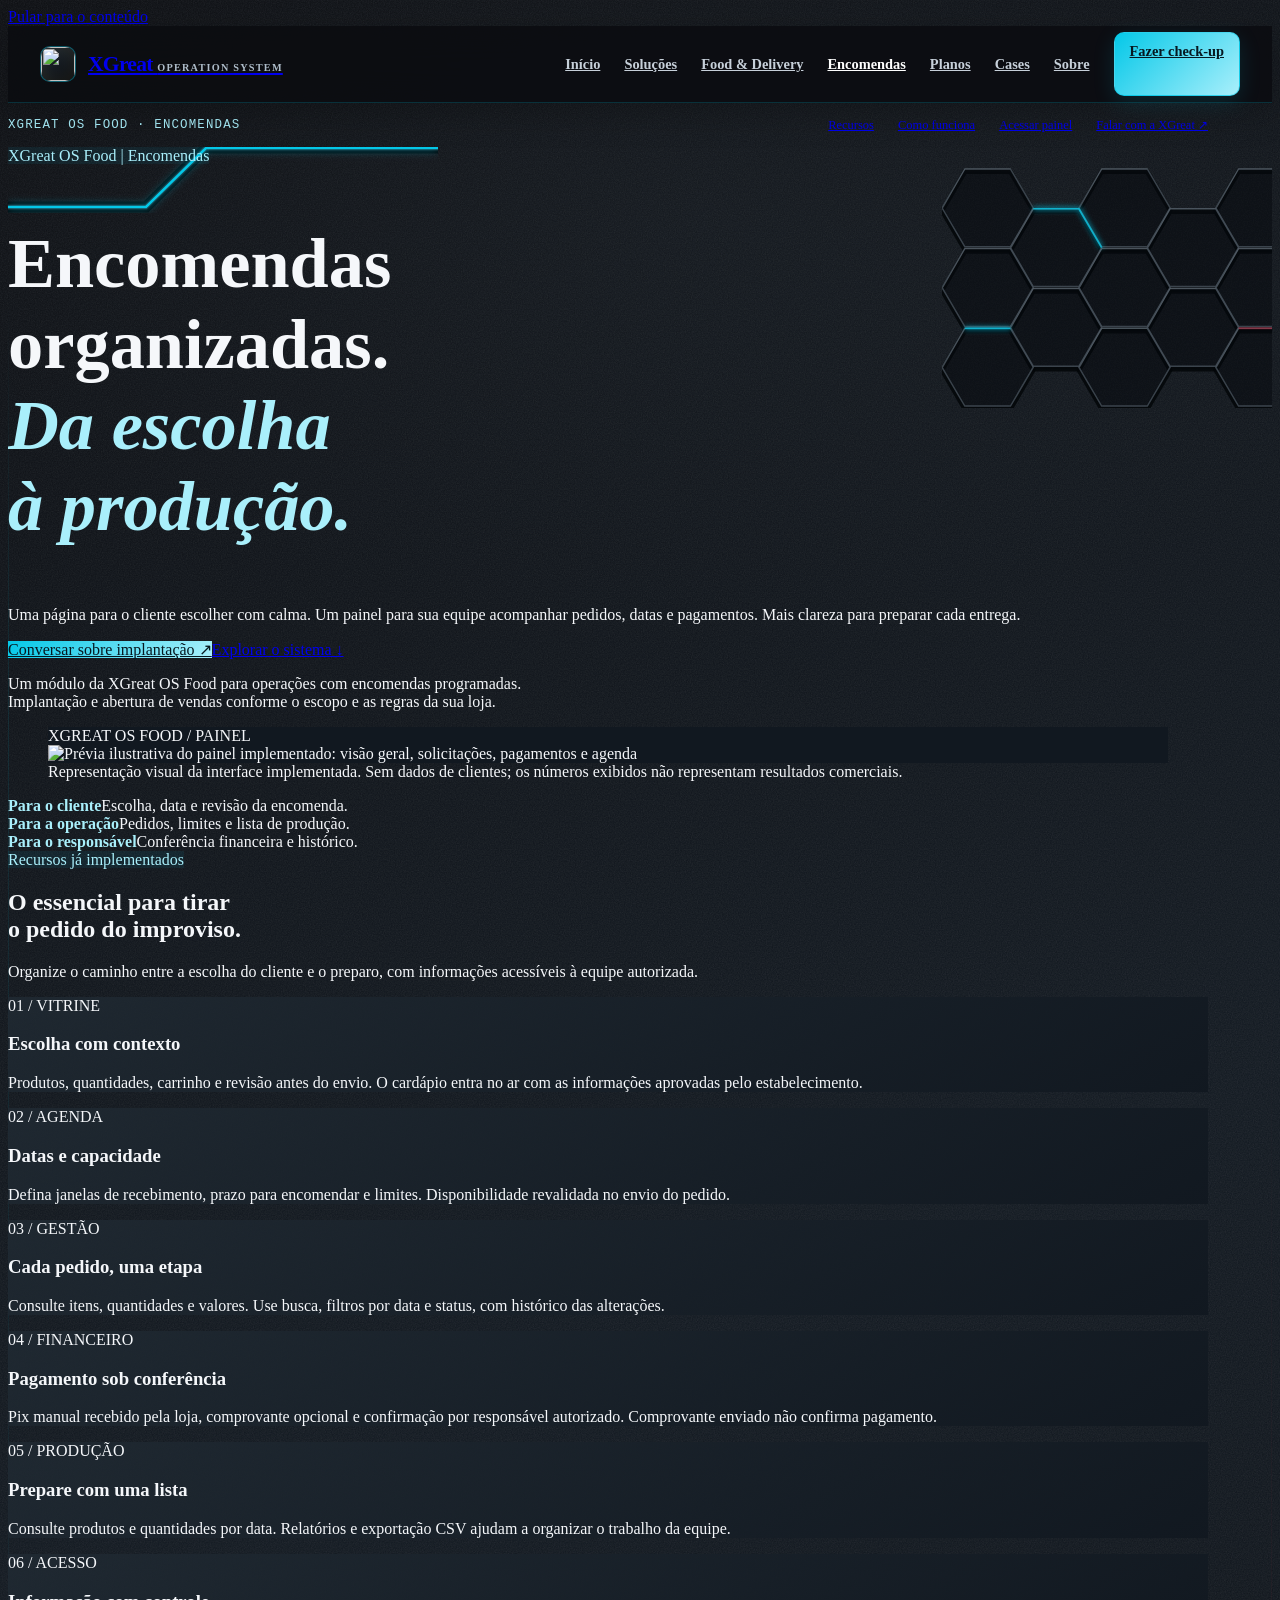
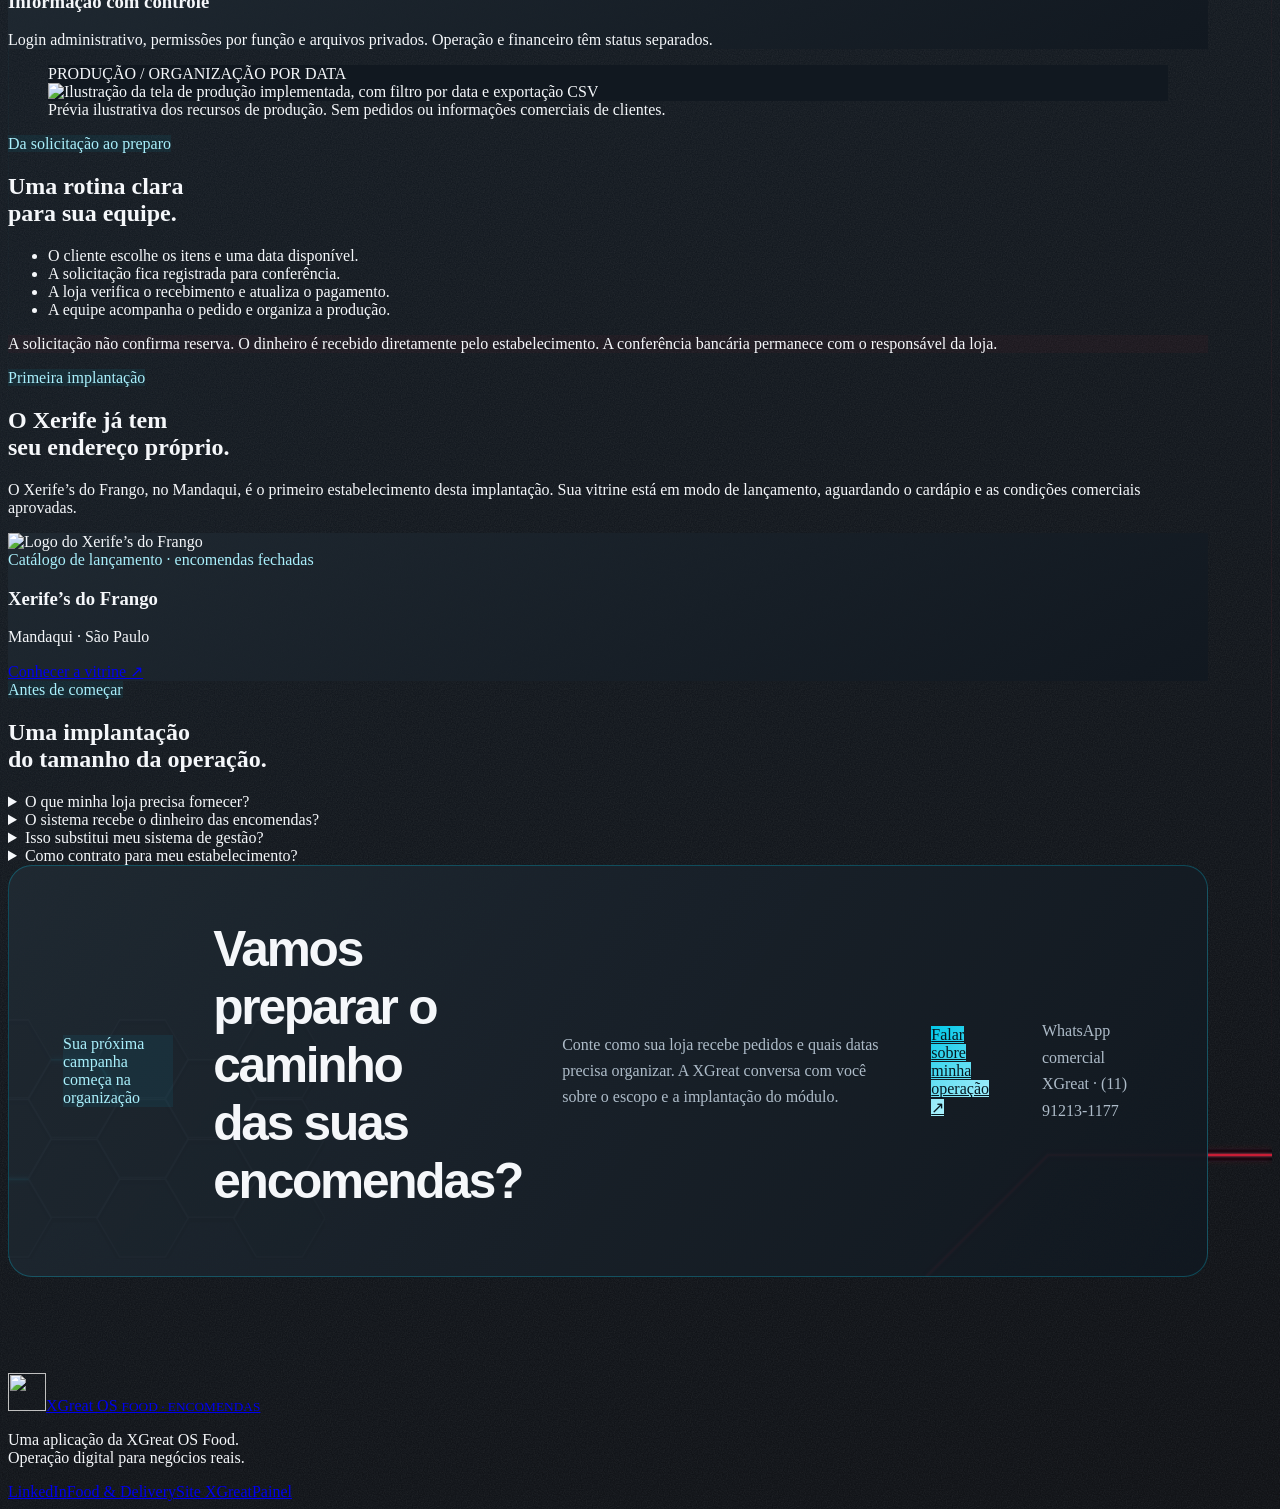
==== commit 8079daa5: "fix(institucional): ajusta escala de Encomendas e adiciona Início ao menu" ====
--- a/encomendas/index.html
+++ b/encomendas/index.html
@@ -6,10 +6,10 @@
 <meta name="description" content="Organize encomendas, datas, pagamentos manuais e produção em um só lugar. Conheça o módulo Encomendas da XGreat OS Food e converse sobre a implantação.">
 <meta property="og:title" content="XGreat OS Food | Encomendas"><meta property="og:description" content="Da escolha à produção: encomendas programadas com controle da operação e conferência manual de pagamentos."><meta property="og:type" content="website"><meta property="og:url" content="https://xgreat.com.br/encomendas/">
 <link rel="canonical" href="https://xgreat.com.br/encomendas/"><link rel="icon" href="/encomendas/assets/xgreat.png">
-<link rel="stylesheet" href="/encomendas/styles.css?v=2"><link rel="stylesheet" href="/encomendas/product.css?v=1"><link rel="stylesheet" href="/assets/css/xgreat-os.css?v=11"><link rel="stylesheet" href="/assets/css/xgreat-theme.css?v=2">
+<link rel="stylesheet" href="/encomendas/styles.css?v=2"><link rel="stylesheet" href="/encomendas/product.css?v=1"><link rel="stylesheet" href="/assets/css/xgreat-os.css?v=11"><link rel="stylesheet" href="/assets/css/xgreat-theme.css?v=3">
 <script src="/encomendas/config.js?v=1" defer></script><script src="/encomendas/components.js?v=4" defer></script><script src="/encomendas/app.js?v=8" defer></script>
 </head><body class="product-page xg-theme"><a class="skip" href="#main">Pular para o conteúdo</a><div id="app">
-<header class="site-header"><div class="site-header__inner"><a class="xg-logo" href="/"><span class="xg-logo__mark" aria-hidden="true"><img src="/favicon.png?v=4" width="34" height="34" alt=""></span><span>XGreat <small>Operation System</small></span></a><nav class="site-nav" aria-label="Navegação principal"><a href="/automacao.html">Soluções</a><a href="/food/">Food &amp; Delivery</a><a aria-current="page" href="/encomendas/">Encomendas</a><a href="/planos.html">Planos</a><a href="/projetos.html">Cases</a><a href="/sobre.html">Sobre</a><a class="nav-cta" href="/checkup-digital.html">Fazer check-up</a></nav><details class="product-site-menu"><summary aria-label="Abrir menu"><span></span><span></span><span></span></summary><nav aria-label="Menu mobile"><a href="/automacao.html">Soluções</a><a href="/food/">Food &amp; Delivery</a><a aria-current="page" href="/encomendas/">Encomendas</a><a href="/planos.html">Planos</a><a href="/projetos.html">Cases</a><a href="/sobre.html">Sobre</a><a href="/contato.html">Contato</a></nav></details></div></header>
+<header class="site-header"><div class="site-header__inner"><a class="xg-logo" href="/"><span class="xg-logo__mark" aria-hidden="true"><img src="/favicon.png?v=4" width="34" height="34" alt=""></span><span>XGreat <small>Operation System</small></span></a><nav class="site-nav" aria-label="Navegação principal"><a href="/">Início</a><a href="/automacao.html">Soluções</a><a href="/food/">Food &amp; Delivery</a><a aria-current="page" href="/encomendas/">Encomendas</a><a href="/planos.html">Planos</a><a href="/projetos.html">Cases</a><a href="/sobre.html">Sobre</a><a class="nav-cta" href="/checkup-digital.html">Fazer check-up</a></nav><details class="product-site-menu"><summary aria-label="Abrir menu"><span></span><span></span><span></span></summary><nav aria-label="Menu mobile"><a href="/">Início</a><a href="/automacao.html">Soluções</a><a href="/food/">Food &amp; Delivery</a><a aria-current="page" href="/encomendas/">Encomendas</a><a href="/planos.html">Planos</a><a href="/projetos.html">Cases</a><a href="/sobre.html">Sobre</a><a href="/contato.html">Contato</a></nav></details></div></header>
 <nav class="product-local-nav wrap" aria-label="Navegação do produto"><span>XGreat OS Food · Encomendas</span><div><a href="#recursos">Recursos</a><a href="#operacao">Como funciona</a><a href="/encomendas/admin/">Acessar painel</a><a href="https://wa.me/5511912131177?text=Ol%C3%A1%2C%20quero%20conhecer%20a%20implanta%C3%A7%C3%A3o%20do%20XGreat%20OS%20Food%20%7C%20Encomendas." target="_blank" rel="noopener noreferrer">Falar com a XGreat ↗</a></div></nav>
 <main id="main"><section class="wrap product-hero"><div><span class="eyebrow">XGreat OS Food | Encomendas</span><h1>Encomendas<br>organizadas.<br><em>Da escolha<br>à produção.</em></h1><p class="lead">Uma página para o cliente escolher com calma. Um painel para sua equipe acompanhar pedidos, datas e pagamentos. Mais clareza para preparar cada entrega.</p><div class="actions"><a class="button gold" href="https://wa.me/5511912131177?text=Ol%C3%A1%2C%20quero%20conhecer%20a%20implanta%C3%A7%C3%A3o%20do%20XGreat%20OS%20Food%20%7C%20Encomendas." target="_blank" rel="noopener noreferrer">Conversar sobre implantação ↗</a><a class="button" href="#recursos">Explorar o sistema ↓</a></div><p class="subnote">Um módulo da XGreat OS Food para operações com encomendas programadas.<br>Implantação e abertura de vendas conforme o escopo e as regras da sua loja.</p></div><figure class="hero-visual"><div class="image-window"><div class="window-top" aria-hidden="true"><i></i><i></i><i></i><span>XGREAT OS FOOD / PAINEL</span></div><img src="/encomendas/assets/painel-visao-geral.svg" width="1200" height="760" alt="Prévia ilustrativa do painel implementado: visão geral, solicitações, pagamentos e agenda"></div><figcaption class="image-caption">Representação visual da interface implementada. Sem dados de clientes; os números exibidos não representam resultados comerciais.</figcaption></figure></section>
 <div class="wrap intro-strip"><div><b>Para o cliente</b><span>Escolha, data e revisão da encomenda.</span></div><div><b>Para a operação</b><span>Pedidos, limites e lista de produção.</span></div><div><b>Para o responsável</b><span>Conferência financeira e histórico.</span></div></div>
--- a/assets/css/xgreat-theme.css
+++ b/assets/css/xgreat-theme.css
@@ -137,6 +137,10 @@
 body.product-page.xg-theme .product-local-nav > div { display: flex; align-items: center; gap: 24px; flex-wrap: wrap; }
 body.product-page.xg-theme .product-local-nav a:hover { color: var(--xg-cyan); }
 body.product-page.xg-theme .product-site-menu { display: none; }
+@media (min-width: 981px) {
+  body.product-page.xg-theme .wrap { width: min(1320px, calc(100% - 64px)); }
+}
+body.product-page.xg-theme .product-hero h1 { font-size: clamp(2.8rem, 5.5vw, 5.5rem); }
 body.product-page.xg-theme .product-hero h1 em { color: #a9effb; }
 body.product-page.xg-theme .button:hover { border-color: rgba(4,200,232,.5); }
 body.product-page.xg-theme .button.gold { color: #061820; background: linear-gradient(125deg,#04c8e8,#a9effb); }
